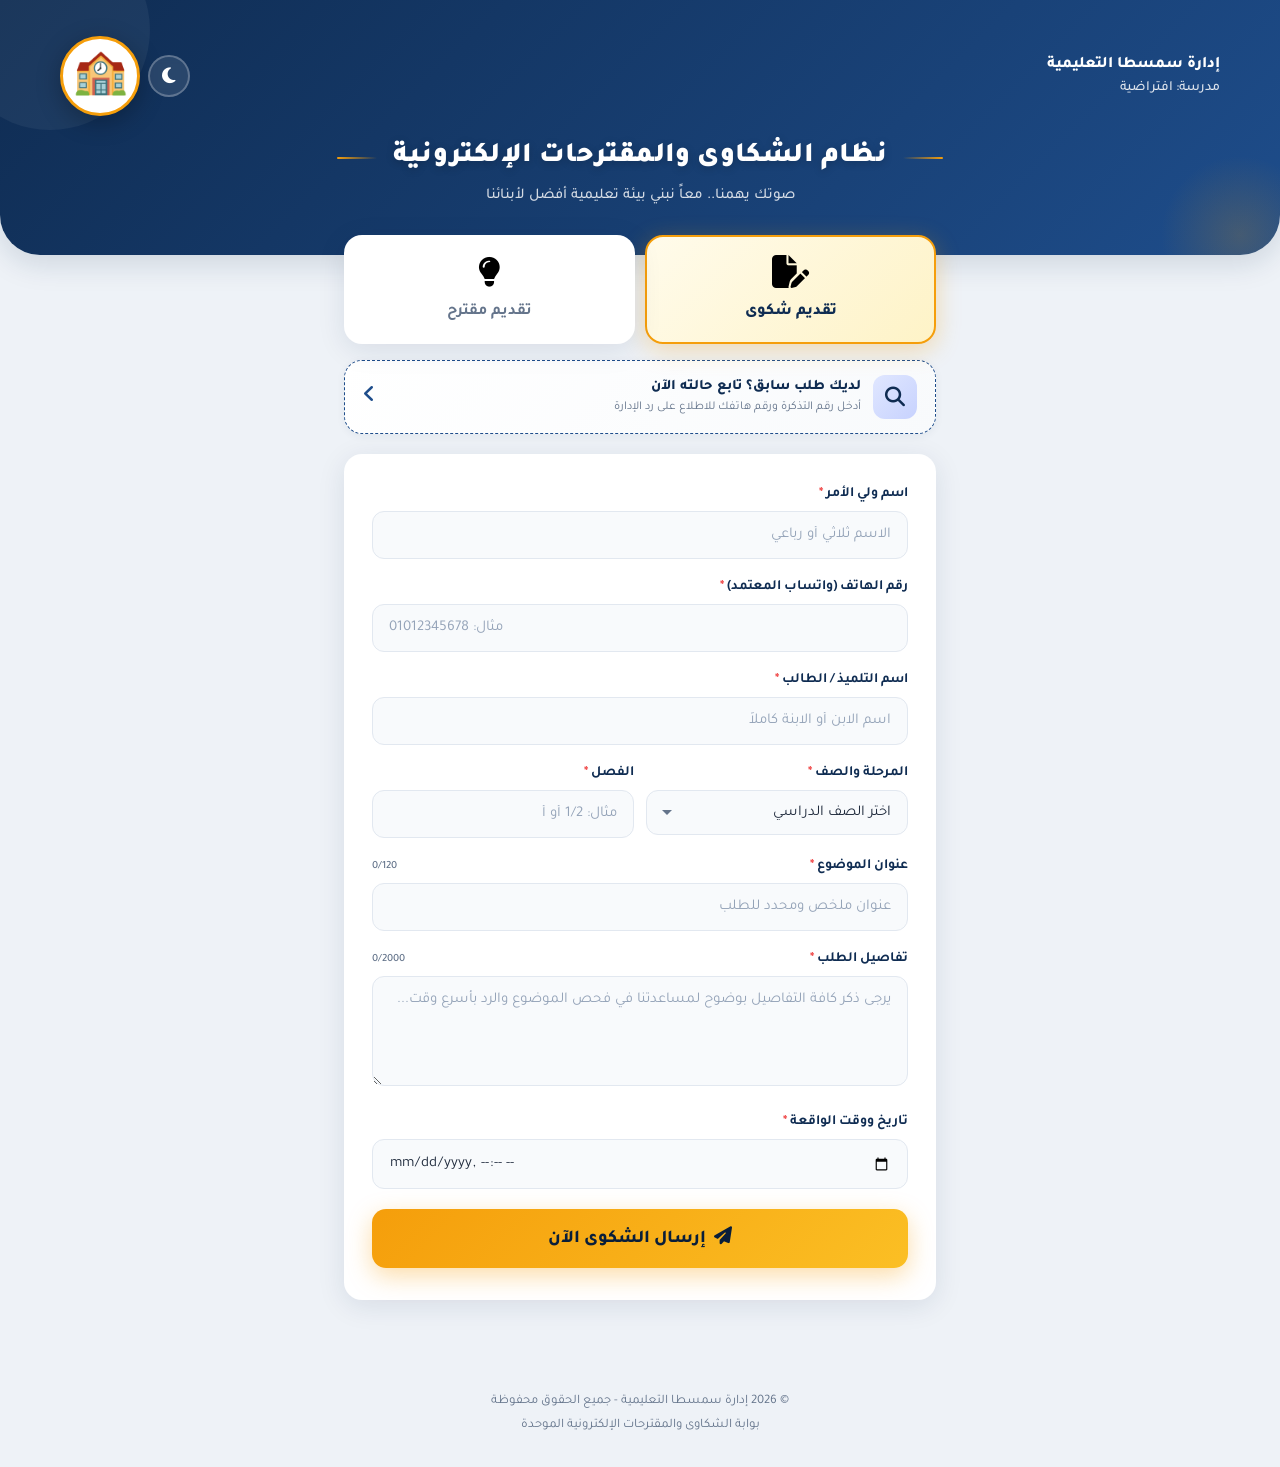
==== index.html @ cfd9e3f4 "Rename udaragg.html to admin.html and make submit button text dynamic (Complaint/Suggestion)" ====
<!DOCTYPE html>
<html lang="ar" dir="rtl">
<head>
  <meta charset="UTF-8">
  <meta name="viewport" content="width=device-width, initial-scale=1.0">
  <meta name="description" content="البوابة الإلكترونية الموحدة لتقديم ومتابعة شكاوى ومقترحات أولياء الأمور - إدارة سمسطا التعليمية">
  <meta name="theme-color" content="#0f2c52">
  <title>نظام الشكاوى والمقترحات الإلكترونية | إدارة سمسطا التعليمية</title>

  <!-- PWA Manifest & Favicon -->
  <link rel="manifest" href="manifest.json">
  <link rel="icon" href="data:image/svg+xml,<svg xmlns='http://www.w3.org/2000/svg' viewBox='0 0 100 100'><text y='.9em' font-size='90'>🏫</text></svg>">

  <!-- Google Fonts: Tajawal -->
  <link rel="preconnect" href="https://fonts.googleapis.com">
  <link rel="preconnect" href="https://fonts.gstatic.com" crossorigin>
  <link href="https://fonts.googleapis.com/css2?family=Tajawal:wght@400;500;700;800;900&display=swap" rel="stylesheet">

  <!-- Font Awesome Icons -->
  <link rel="stylesheet" href="https://cdnjs.cloudflare.com/ajax/libs/font-awesome/6.5.1/css/all.min.css">

  <!-- Custom Stylesheet -->
  <link rel="stylesheet" href="css/style.css">
</head>
<body>

  <!-- رابط تخطي إلى المحتوى لسهولة الوصول (Accessibility) -->
  <a href="#complaintForm" class="skip-link">تخطي إلى استمارة التقديم</a>

  <!-- شاشة التحميل الخفيفة (Skeleton Loader) -->
  <div class="skeleton-loading" id="skeletonLoader" aria-hidden="true">
    <div class="skeleton-spinner"></div>
    <div class="skeleton-text">جاري تحميل نظام الشكاوى والمقترحات...</div>
  </div>

  <!-- ترويسة الصفحة (Header) -->
  <header class="header">
    <div class="header-top">
      <div class="ministry-info">
        <div class="ministry-line">إدارة سمسطا التعليمية</div>
        <div class="school-line">مدرسة: افتراضية</div>
      </div>
      
      <div class="header-actions">
        <!-- زر الوضع الداكن / الفاتح -->
        <button type="button" class="theme-toggle" id="themeToggle" title="تغيير المظهر" aria-label="تغيير المظهر">
          <i class="fas fa-moon"></i>
        </button>
        <!-- شعار المدرسة -->
        <div class="school-logo" aria-label="شعار المدرسة">
          🏫
        </div>
      </div>
    </div>

    <div class="main-title-wrap">
      <div class="title-deco" aria-hidden="true"></div>
      <h1 class="main-title">نظام الشكاوى والمقترحات الإلكترونية</h1>
      <div class="title-deco right" aria-hidden="true"></div>
    </div>
    <p class="subtitle">صوتك يهمنا.. معاً نبني بيئة تعليمية أفضل لأبنائنا</p>
  </header>

  <!-- الحاوية الرئيسية (Main Container) -->
  <main class="container">
    <!-- تبديل نوع الطلب (شكوى / مقترح) -->
    <div class="type-toggle" role="tablist" aria-label="نوع الطلب">
      <button type="button" class="type-btn active" data-type="شكوى" onclick="selectType(this)" role="tab" aria-selected="true">
        <span class="icon"><i class="fas fa-file-pen"></i></span>
        <span class="label">تقديم شكوى</span>
      </button>
      <button type="button" class="type-btn" data-type="مقترح" onclick="selectType(this)" role="tab" aria-selected="false">
        <span class="icon"><i class="fas fa-lightbulb"></i></span>
        <span class="label">تقديم مقترح</span>
      </button>
    </div>
    
    <!-- بانر متابعة طلب سابق -->
    <button type="button" class="track-banner" onclick="openTrackModal()" aria-haspopup="dialog">
      <div class="track-icon">
        <i class="fas fa-magnifying-glass"></i>
      </div>
      <div class="track-text">
        <strong>لديك طلب سابق؟ تابع حالته الآن</strong>
        <small>أدخل رقم التذكرة ورقم هاتفك للاطلاع على رد الإدارة</small>
      </div>
      <div class="chev" aria-hidden="true">
        <i class="fas fa-angle-left"></i>
      </div>
    </button>

    <!-- استمارة تقديم الطلب -->
    <form id="complaintForm" class="form-card" onsubmit="submitForm(event)" novalidate>
      <div id="formError" class="form-error-banner" role="alert" aria-live="polite"></div>
      
      <!-- اسم ولي الأمر -->
      <div class="form-group">
        <label for="parentName">
          <span>اسم ولي الأمر <span class="required" aria-hidden="true">*</span></span>
        </label>
        <input type="text" id="parentName" name="parentName" required maxlength="60" placeholder="الاسم ثلاثي أو رباعي" autocomplete="name">
      </div>
      
      <!-- رقم الهاتف (واتساب) -->
      <div class="form-group">
        <label for="whatsapp">
          <span>رقم الهاتف (واتساب المعتمد) <span class="required" aria-hidden="true">*</span></span>
        </label>
        <input type="tel" id="whatsapp" name="whatsapp" required placeholder="مثال: 01012345678" pattern="[0-9\s+]{10,18}" inputmode="tel" autocomplete="tel">
      </div>
      
      <!-- اسم التلميذ -->
      <div class="form-group">
        <label for="studentName">
          <span>اسم التلميذ / الطالب <span class="required" aria-hidden="true">*</span></span>
        </label>
        <input type="text" id="studentName" name="studentName" required maxlength="60" placeholder="اسم الابن أو الابنة كاملاً">
      </div>
      
      <!-- الصف والفصل -->
      <div class="form-row">
        <div class="form-group">
          <label for="grade">
            <span>المرحلة والصف <span class="required" aria-hidden="true">*</span></span>
          </label>
          <select id="grade" name="grade" required>
            <option value="">اختر الصف الدراسي</option>
            <optgroup label="المرحلة الابتدائية">
              <option>الأول الابتدائي</option>
              <option>الثاني الابتدائي</option>
              <option>الثالث الابتدائي</option>
              <option>الرابع الابتدائي</option>
              <option>الخامس الابتدائي</option>
              <option>السادس الابتدائي</option>
            </optgroup>
            <optgroup label="المرحلة الإعدادية">
              <option>الأول الإعدادي</option>
              <option>الثاني الإعدادي</option>
              <option>الثالث الإعدادي</option>
            </optgroup>
            <optgroup label="المرحلة الثانوية">
              <option>الأول الثانوي</option>
              <option>الثاني الثانوي</option>
              <option>الثالث الثانوي</option>
            </optgroup>
          </select>
        </div>
        
        <div class="form-group">
          <label for="className">
            <span>الفصل <span class="required" aria-hidden="true">*</span></span>
          </label>
          <input type="text" id="className" name="className" required maxlength="10" placeholder="مثال: 1/2 أو أ">
        </div>
      </div>
      
      <!-- موضوع الشكوى / المقترح -->
      <div class="form-group">
        <label for="subject">
          <span>عنوان الموضوع <span class="required" aria-hidden="true">*</span></span>
          <span class="char-count" data-for="subject">0/120</span>
        </label>
        <input type="text" id="subject" name="subject" required maxlength="120" placeholder="عنوان ملخص ومحدد للطلب">
      </div>
      
      <!-- تفاصيل الموضوع -->
      <div class="form-group">
        <label for="details">
          <span>تفاصيل الطلب <span class="required" aria-hidden="true">*</span></span>
          <span class="char-count" data-for="details">0/2000</span>
        </label>
        <textarea id="details" name="details" required maxlength="2000" placeholder="يرجى ذكر كافة التفاصيل بوضوح لمساعدتنا في فحص الموضوع والرد بأسرع وقت..."></textarea>
      </div>
      
      <!-- تاريخ الواقعة (للشكاوى فقط) -->
      <div class="form-group show" id="incidentGroup">
        <label for="incidentDate">
          <span>تاريخ ووقت الواقعة <span class="required" aria-hidden="true">*</span></span>
        </label>
        <input type="datetime-local" id="incidentDate" name="incidentDate" required>
      </div>
      
      <!-- زر الإرسال -->
      <button type="submit" class="submit-btn" id="submitBtn">
        <span><i class="fas fa-paper-plane"></i></span>
        <span id="submitBtnText">إرسال الشكوى الآن</span>
      </button>
    </form>
  </main>

  <!-- نافذة تأكيد الإرسال والنجاح (Success Modal) -->
  <div class="overlay" id="successOverlay" role="dialog" aria-modal="true" aria-labelledby="successTitle">
    <div class="card-modal">
      <div class="success-icon" aria-hidden="true">
        <i class="fas fa-circle-check"></i>
      </div>
      <h2 id="successTitle">تم استلام طلبك بنجاح!</h2>
      <p class="success-msg">
        شكراً لتواصلك وحرصك على المصلحة العامة.<br>
        تم قيد <span id="successType">شكواك</span> وسيقوم الفريق المختص بدراستها.
      </p>
      
      <div class="ticket-box">
        <div class="ticket-label">🎫 رقم تذكرة المتابعة الرسمية</div>
        <div class="ticket-number" id="ticketNumberDisplay">-</div>
        <div class="ticket-actions">
          <button type="button" class="btn-sm" onclick="copyTicket(this)" aria-label="نسخ رقم التذكرة">
            <i class="fas fa-copy"></i> نسخ الرقم
          </button>
          <button type="button" class="btn-sm secondary" onclick="printTicket()" aria-label="طباعة التذكرة">
            <i class="fas fa-print"></i> طباعة التذكرة
          </button>
        </div>
        <div class="ticket-hint">يرجى حفظ هذا الرقم للاستعلام عن حالة الطلب ورد الإدارة</div>
      </div>
      
      <button type="button" class="btn-primary" onclick="closeSuccess()">إغلاق ومتابعة</button>
    </div>
  </div>

  <!-- نافذة متابعة الطلب (Track Modal) -->
  <div class="modal-overlay" id="trackModal" role="dialog" aria-modal="true" aria-labelledby="trackTitle" onclick="if(event.target===this) closeTrackModal()">
    <div class="modal-card">
      <button type="button" class="modal-close" onclick="closeTrackModal()" aria-label="إغلاق النافذة">
        <i class="fas fa-xmark"></i>
      </button>
      <h2 id="trackTitle"><i class="fas fa-magnifying-glass"></i> الاستعلام عن حالة الطلب</h2>
      <p class="modal-sub">أدخل رقم التذكرة المستلم ورقم الهاتف المسجل لعرض تفاصيل الرد</p>
      
      <div class="form-group">
        <input type="text" class="track-input" id="trackTicketInput" placeholder="رقم التذكرة: SMT-2026-0001" autocomplete="off" style="text-transform:uppercase">
      </div>
      <div class="form-group">
        <input type="tel" class="track-input" id="trackPhoneInput" placeholder="رقم الهاتف المسجل (واتساب)" inputmode="tel" autocomplete="tel">
      </div>
      
      <button type="button" class="track-submit" id="trackBtn" onclick="trackTicket()">
        <i class="fas fa-search"></i> عرض حالة الطلب
      </button>
      
      <div class="track-result" id="trackResult" aria-live="polite"></div>
    </div>
  </div>

  <!-- تذييل الصفحة (Footer) -->
  <footer style="text-align:center; padding:30px 16px; color:var(--text-muted); font-size:13px; line-height:1.8;">
    <p>© 2026 إدارة سمسطا التعليمية - جميع الحقوق محفوظة</p>
    <p>بوابة الشكاوى والمقترحات الإلكترونية الموحدة</p>
  </footer>

  <!-- ملف المنطق البرمجي الرئيسي -->
  <script src="js/app.js"></script>
</body>
</html>
---- css/style.css ----
/* ============================================
   نظام الشكاوى والمقترحات الإلكترونية
   ملف الأنماط الرئيسي
   ============================================ */

/* --- متغيرات التصميم (الوضع الفاتح) --- */
:root {
  --primary: #0f2c52;
  --primary-light: #1e4d8b;
  --primary-dark: #091e3a;
  --accent: #f59e0b;
  --accent-light: #fbbf24;
  --accent-dark: #d97706;
  --success: #10b981;
  --success-light: #d1fae5;
  --danger: #ef4444;
  --danger-light: #fef2f2;
  --info: #0284c7;
  --info-light: #e0f2fe;
  --bg: #eef2f7;
  --bg-alt: #e2e8f0;
  --card: #ffffff;
  --card-hover: #f8fafc;
  --text: #1e293b;
  --text-muted: #64748b;
  --text-light: #94a3b8;
  --border: #e2e8f0;
  --border-focus: var(--accent);
  --input-bg: #f8fafc;
  --radius: 18px;
  --radius-sm: 12px;
  --radius-xs: 8px;
  --shadow: 0 6px 28px rgba(15, 44, 82, 0.10);
  --shadow-sm: 0 2px 8px rgba(15, 44, 82, 0.06);
  --shadow-lg: 0 12px 40px rgba(15, 44, 82, 0.15);
  --shadow-accent: 0 8px 24px rgba(245, 158, 11, 0.35);
  --transition: 0.3s cubic-bezier(0.4, 0, 0.2, 1);
  --transition-fast: 0.15s ease;
  --font: 'Tajawal', sans-serif;
  --header-height: auto;
  --toast-bg: var(--primary);
  --toast-color: #fff;
}

/* --- متغيرات الوضع الداكن --- */
[data-theme="dark"] {
  --primary: #60a5fa;
  --primary-light: #93c5fd;
  --primary-dark: #3b82f6;
  --accent: #fbbf24;
  --accent-light: #fcd34d;
  --accent-dark: #f59e0b;
  --bg: #0f172a;
  --bg-alt: #1e293b;
  --card: #1e293b;
  --card-hover: #334155;
  --text: #e2e8f0;
  --text-muted: #94a3b8;
  --text-light: #64748b;
  --border: #334155;
  --input-bg: #0f172a;
  --shadow: 0 6px 28px rgba(0, 0, 0, 0.3);
  --shadow-sm: 0 2px 8px rgba(0, 0, 0, 0.2);
  --shadow-lg: 0 12px 40px rgba(0, 0, 0, 0.4);
  --toast-bg: #334155;
  --toast-color: #e2e8f0;
}

/* --- إعادة تعيين عامة --- */
*,
*::before,
*::after {
  margin: 0;
  padding: 0;
  box-sizing: border-box;
}

html {
  scroll-behavior: smooth;
  font-size: 16px;
}

body {
  font-family: var(--font);
  background: var(--bg);
  color: var(--text);
  min-height: 100vh;
  -webkit-tap-highlight-color: transparent;
  -webkit-font-smoothing: antialiased;
  -moz-osx-font-smoothing: grayscale;
  transition: background var(--transition), color var(--transition);
  overflow-x: hidden;
}

/* --- رابط تخطي المحتوى (إتاحة) --- */
.skip-link {
  position: absolute;
  top: -100%;
  right: 0;
  background: var(--accent);
  color: var(--primary-dark);
  padding: 12px 24px;
  border-radius: 0 0 0 var(--radius-sm);
  font-weight: 800;
  font-size: 14px;
  z-index: 10000;
  transition: top var(--transition);
  text-decoration: none;
}

.skip-link:focus {
  top: 0;
}

/* --- تحسينات التركيز (إتاحة) --- */
:focus-visible {
  outline: 3px solid var(--accent);
  outline-offset: 2px;
}

/* ============================================
   التحميل الأولي (Skeleton)
   ============================================ */
.skeleton-loading {
  position: fixed;
  inset: 0;
  background: var(--bg);
  z-index: 99999;
  display: flex;
  flex-direction: column;
  align-items: center;
  justify-content: center;
  gap: 20px;
  transition: opacity 0.5s ease, visibility 0.5s ease;
}

.skeleton-loading.hidden {
  opacity: 0;
  visibility: hidden;
  pointer-events: none;
}

.skeleton-spinner {
  width: 50px;
  height: 50px;
  border: 4px solid var(--border);
  border-top-color: var(--accent);
  border-radius: 50%;
  animation: spin 0.8s linear infinite;
}

.skeleton-text {
  font-family: var(--font);
  font-size: 16px;
  font-weight: 700;
  color: var(--text-muted);
  animation: pulse 1.5s ease infinite;
}

@keyframes pulse {
  0%, 100% { opacity: 1; }
  50% { opacity: 0.5; }
}

/* ============================================
   الترويسة (Header)
   ============================================ */
.header {
  background: linear-gradient(135deg, #0f2c52, #1e4d8b);
  color: #fff;
  padding: 22px 20px 36px;
  position: relative;
  overflow: hidden;
  border-radius: 0 0 32px 32px;
  box-shadow: 0 8px 30px rgba(15, 44, 82, 0.15);
}

[data-theme="dark"] .header {
  background: linear-gradient(135deg, #1e293b, #334155);
}

.header::before,
.header::after {
  content: '';
  position: absolute;
  border-radius: 50%;
  pointer-events: none;
}

.header::before {
  top: -70px;
  left: -50px;
  width: 200px;
  height: 200px;
  background: rgba(255, 255, 255, 0.05);
}

.header::after {
  bottom: -60px;
  right: -40px;
  width: 160px;
  height: 160px;
  background: radial-gradient(circle, rgba(245, 158, 11, 0.18), transparent 70%);
}

.header-top {
  display: flex;
  align-items: center;
  justify-content: space-between;
  gap: 14px;
  margin-bottom: 22px;
  position: relative;
  z-index: 1;
}

.ministry-info {
  text-align: right;
  flex: 1;
}

.ministry-line {
  font-size: 14.5px;
  font-weight: 800;
  margin-bottom: 5px;
  color: #fff;
}

.school-line {
  font-size: 12.5px;
  font-weight: 500;
  color: rgba(255, 255, 255, 0.85);
}

.header-actions {
  display: flex;
  align-items: center;
  gap: 8px;
}

.school-logo {
  width: 70px;
  height: 70px;
  border-radius: 50%;
  background: #fff;
  display: flex;
  align-items: center;
  justify-content: center;
  font-size: 38px;
  box-shadow: 0 6px 24px rgba(0, 0, 0, 0.28);
  border: 3px solid var(--accent);
  overflow: hidden;
  flex-shrink: 0;
}

.school-logo img {
  width: 100%;
  height: 100%;
  object-fit: cover;
  border-radius: 50%;
}

/* --- زر تبديل الوضع الداكن --- */
.theme-toggle {
  width: 42px;
  height: 42px;
  border-radius: 50%;
  border: 2px solid rgba(255, 255, 255, 0.25);
  background: rgba(255, 255, 255, 0.1);
  color: #fff;
  font-size: 18px;
  cursor: pointer;
  display: flex;
  align-items: center;
  justify-content: center;
  transition: all var(--transition);
  flex-shrink: 0;
  backdrop-filter: blur(4px);
  -webkit-backdrop-filter: blur(4px);
}

.theme-toggle:hover {
  background: rgba(255, 255, 255, 0.2);
  border-color: rgba(255, 255, 255, 0.4);
}

.theme-toggle:active {
  transform: scale(0.92);
}

.theme-toggle i {
  transition: transform var(--transition);
}

.theme-toggle:hover i {
  transform: rotate(20deg);
}

.main-title-wrap {
  display: flex;
  align-items: center;
  justify-content: center;
  gap: 12px;
  margin-bottom: 10px;
  position: relative;
  z-index: 1;
}

.title-deco {
  flex: 1;
  max-width: 40px;
  height: 2px;
  background: linear-gradient(to right, transparent, var(--accent));
  border-radius: 2px;
}

.title-deco.right {
  background: linear-gradient(to left, transparent, var(--accent));
}

.main-title {
  font-size: 20px;
  font-weight: 900;
  text-align: center;
  color: #fff;
  line-height: 1.4;
  letter-spacing: 0.2px;
  text-shadow: 0 2px 8px rgba(0, 0, 0, 0.2);
  padding: 0 4px;
}

.subtitle {
  text-align: center;
  font-size: 13px;
  opacity: 0.9;
  position: relative;
  z-index: 1;
  font-weight: 500;
  color: rgba(255, 255, 255, 0.9);
}

/* ============================================
   الحاوية الرئيسية
   ============================================ */
.container {
  max-width: 600px;
  margin: 0 auto;
  padding: 0 16px 40px;
}

/* ============================================
   أزرار تبديل النوع
   ============================================ */
.type-toggle {
  display: flex;
  gap: 10px;
  margin: -20px 0 16px;
  position: relative;
  z-index: 2;
}

.type-btn {
  flex: 1;
  padding: 16px 12px;
  border-radius: var(--radius);
  border: 2px solid transparent;
  background: var(--card);
  box-shadow: var(--shadow);
  cursor: pointer;
  transition: all var(--transition);
  display: flex;
  flex-direction: column;
  align-items: center;
  gap: 6px;
  font-family: var(--font);
}

.type-btn .icon {
  font-size: 26px;
  transition: transform var(--transition);
}

.type-btn .label {
  font-size: 15px;
  font-weight: 700;
  color: var(--text-muted);
  transition: color var(--transition);
}

.type-btn:hover {
  transform: translateY(-2px);
  box-shadow: var(--shadow-lg);
}

.type-btn.active {
  border-color: var(--accent);
  background: linear-gradient(135deg, #fffbeb, #fef3c7);
  box-shadow: 0 6px 24px rgba(245, 158, 11, 0.3);
}

[data-theme="dark"] .type-btn.active {
  background: linear-gradient(135deg, #422006, #78350f);
}

.type-btn.active .icon {
  transform: scale(1.1);
}

.type-btn.active .label {
  color: var(--primary);
  font-weight: 800;
}

/* ============================================
   بطاقة متابعة الطلب
   ============================================ */
.track-banner {
  width: 100%;
  display: flex;
  align-items: center;
  gap: 12px;
  padding: 14px 18px;
  border-radius: var(--radius);
  border: 1.5px dashed var(--primary-light);
  background: linear-gradient(135deg, var(--card), var(--card-hover));
  cursor: pointer;
  font-family: var(--font);
  text-align: right;
  margin-bottom: 20px;
  box-shadow: var(--shadow-sm);
  transition: all var(--transition);
}

.track-banner:hover {
  box-shadow: var(--shadow);
  transform: translateY(-1px);
}

.track-banner:active {
  transform: scale(0.98);
}

.track-banner .track-icon {
  font-size: 20px;
  width: 44px;
  height: 44px;
  background: linear-gradient(135deg, #e0e7ff, #c7d2fe);
  border-radius: var(--radius-sm);
  display: flex;
  align-items: center;
  justify-content: center;
  flex-shrink: 0;
  color: var(--primary);
}

[data-theme="dark"] .track-banner .track-icon {
  background: linear-gradient(135deg, #1e3a5f, #1e40af);
}

.track-banner .track-text {
  flex: 1;
}

.track-banner .track-text strong {
  display: block;
  font-size: 14.5px;
  color: var(--primary);
  font-weight: 800;
  margin-bottom: 3px;
}

.track-banner .track-text small {
  font-size: 12px;
  color: var(--text-muted);
}

.track-banner .chev {
  font-size: 20px;
  color: var(--primary-light);
}

/* ============================================
   بطاقة النموذج
   ============================================ */
.form-card {
  background: var(--card);
  border-radius: var(--radius);
  padding: 26px 22px;
  box-shadow: var(--shadow);
  transition: background var(--transition);
}

/* ============================================
   حقول النموذج
   ============================================ */
.form-group {
  margin-bottom: 20px;
  position: relative;
}

.form-group label {
  display: flex;
  justify-content: space-between;
  align-items: center;
  font-size: 14px;
  font-weight: 700;
  color: var(--primary);
  margin-bottom: 8px;
}

.form-group label .required {
  color: var(--danger);
}

/* --- عداد الأحرف --- */
.char-count {
  font-size: 11px;
  color: var(--text-muted);
  font-weight: 500;
  transition: all var(--transition);
  min-width: 50px;
  text-align: left;
}

.char-count.warn {
  color: var(--accent-dark);
  font-weight: 700;
  transform: scale(1.05);
}

.char-count.danger {
  color: var(--danger);
  font-weight: 800;
  animation: charPulse 0.5s ease;
}

@keyframes charPulse {
  0%, 100% { transform: scale(1); }
  50% { transform: scale(1.15); }
}

/* --- الحقول --- */
.form-group input,
.form-group select,
.form-group textarea {
  width: 100%;
  padding: 14px 16px;
  border: 1.5px solid var(--border);
  border-radius: var(--radius-sm);
  font-family: var(--font);
  font-size: 15px;
  color: var(--text);
  background: var(--input-bg);
  transition: all var(--transition);
  outline: none;
}

.form-group input::placeholder,
.form-group textarea::placeholder {
  color: var(--text-light);
}

.form-group input:focus,
.form-group select:focus,
.form-group textarea:focus {
  border-color: var(--border-focus);
  background: var(--card);
  box-shadow: 0 0 0 3px rgba(245, 158, 11, 0.13);
}

.form-group textarea {
  resize: vertical;
  min-height: 110px;
}

.form-group select {
  appearance: none;
  background-image: url("data:image/svg+xml,%3Csvg xmlns='http://www.w3.org/2000/svg' width='12' height='12' viewBox='0 0 12 12'%3E%3Cpath fill='%2364748b' d='M6 8L1 3h10z'/%3E%3C/svg%3E");
  background-repeat: no-repeat;
  background-position: left 14px center;
  padding-left: 36px;
}

/* --- حالة خطأ الحقول --- */
.form-group input.invalid,
.form-group textarea.invalid,
.form-group select.invalid {
  border-color: var(--danger);
  background: var(--danger-light);
}

[data-theme="dark"] .form-group input.invalid,
[data-theme="dark"] .form-group textarea.invalid,
[data-theme="dark"] .form-group select.invalid {
  background: rgba(239, 68, 68, 0.1);
}

/* --- رسائل خطأ الحقول --- */
.field-error {
  font-size: 12px;
  color: var(--danger);
  font-weight: 600;
  margin-top: 4px;
  display: none;
  align-items: center;
  gap: 4px;
  animation: slideDown 0.2s ease;
}

.field-error.show {
  display: flex;
}

.field-error i {
  font-size: 12px;
}

/* --- صف حقول مزدوج --- */
.form-row {
  display: grid;
  grid-template-columns: 1fr 1fr;
  gap: 12px;
}

/* --- مجموعة الحادثة --- */
#incidentGroup {
  display: none;
  animation: slideDown 0.3s ease;
}

#incidentGroup.show {
  display: block;
}

@keyframes slideDown {
  from {
    opacity: 0;
    transform: translateY(-8px);
  }
  to {
    opacity: 1;
    transform: translateY(0);
  }
}

/* --- شريط خطأ النموذج --- */
.form-error-banner {
  background: var(--danger-light);
  border: 1px solid #fecaca;
  color: #dc2626;
  padding: 12px 14px;
  border-radius: var(--radius-sm);
  font-size: 13.5px;
  font-weight: 700;
  margin-bottom: 16px;
  display: none;
  align-items: center;
  gap: 8px;
}

.form-error-banner.show {
  display: flex;
}

[data-theme="dark"] .form-error-banner {
  background: rgba(239, 68, 68, 0.1);
  border-color: rgba(239, 68, 68, 0.3);
}

/* ============================================
   زر الإرسال
   ============================================ */
.submit-btn {
  width: 100%;
  padding: 18px;
  border: none;
  border-radius: 14px;
  background: linear-gradient(135deg, var(--accent), var(--accent-light));
  color: var(--primary-dark);
  font-family: var(--font);
  font-size: 18px;
  font-weight: 800;
  cursor: pointer;
  box-shadow: var(--shadow-accent);
  display: flex;
  align-items: center;
  justify-content: center;
  gap: 8px;
  margin-top: 6px;
  transition: all var(--transition);
  position: relative;
  overflow: hidden;
}

[data-theme="dark"] .submit-btn {
  color: #1e293b;
}

.submit-btn::after {
  content: '';
  position: absolute;
  inset: 0;
  background: linear-gradient(135deg, transparent, rgba(255, 255, 255, 0.2));
  opacity: 0;
  transition: opacity var(--transition);
}

.submit-btn:hover::after {
  opacity: 1;
}

.submit-btn:active {
  transform: scale(0.97);
}

.submit-btn:disabled {
  opacity: 0.75;
  cursor: not-allowed;
}

.submit-btn:disabled::after {
  display: none;
}

/* ============================================
   النوافذ المنبثقة (Overlays)
   ============================================ */
.overlay {
  position: fixed;
  inset: 0;
  background: rgba(15, 23, 42, 0.65);
  backdrop-filter: blur(8px);
  -webkit-backdrop-filter: blur(8px);
  display: none;
  align-items: center;
  justify-content: center;
  z-index: 1000;
  padding: 20px;
}

.overlay.show {
  display: flex;
}

.card-modal {
  background: var(--card);
  border-radius: 26px;
  padding: 34px 26px 28px;
  text-align: center;
  max-width: 400px;
  width: 100%;
  animation: popIn 0.4s cubic-bezier(0.175, 0.885, 0.32, 1.275);
  max-height: 90vh;
  overflow-y: auto;
  position: relative;
}

@keyframes popIn {
  from {
    opacity: 0;
    transform: scale(0.8);
  }
  to {
    opacity: 1;
    transform: scale(1);
  }
}

/* --- أيقونة النجاح --- */
.success-icon {
  width: 76px;
  height: 76px;
  border-radius: 50%;
  background: linear-gradient(135deg, #d1fae5, #a7f3d0);
  display: flex;
  align-items: center;
  justify-content: center;
  font-size: 36px;
  margin: 0 auto 18px;
  animation: bounce 0.6s ease 0.3s;
  box-shadow: 0 6px 20px rgba(16, 185, 129, 0.3);
  color: var(--success);
}

@keyframes bounce {
  0%, 100% { transform: translateY(0); }
  50% { transform: translateY(-8px); }
}

.card-modal h2 {
  font-size: 22px;
  font-weight: 900;
  color: var(--primary);
  margin-bottom: 8px;
}

.card-modal .success-msg {
  font-size: 14.5px;
  color: var(--text-muted);
  line-height: 1.7;
  margin-bottom: 20px;
}

/* --- صندوق التذكرة --- */
.ticket-box {
  background: linear-gradient(135deg, #f0f9ff, #e0f2fe);
  border: 1.5px dashed #0284c7;
  border-radius: 16px;
  padding: 16px 14px;
  margin-bottom: 18px;
}

[data-theme="dark"] .ticket-box {
  background: linear-gradient(135deg, #0c2d48, #164e63);
  border-color: #0ea5e9;
}

.ticket-label {
  font-size: 12.5px;
  color: #0369a1;
  font-weight: 700;
  margin-bottom: 6px;
  display: flex;
  align-items: center;
  justify-content: center;
  gap: 6px;
}

[data-theme="dark"] .ticket-label {
  color: #7dd3fc;
}

.ticket-number {
  font-size: 24px;
  font-weight: 900;
  color: var(--primary);
  letter-spacing: 1px;
  font-family: 'Courier New', monospace;
  margin-bottom: 10px;
}

.ticket-actions {
  display: flex;
  gap: 8px;
  justify-content: center;
}

.btn-sm {
  background: #0284c7;
  color: #fff;
  border: none;
  border-radius: 10px;
  padding: 8px 14px;
  font-family: var(--font);
  font-size: 13px;
  font-weight: 700;
  cursor: pointer;
  display: inline-flex;
  align-items: center;
  gap: 6px;
  transition: all var(--transition-fast);
}

.btn-sm:hover {
  filter: brightness(1.1);
}

.btn-sm:active {
  transform: scale(0.95);
}

.btn-sm.secondary {
  background: var(--card);
  color: #0284c7;
  border: 1px solid #0284c7;
}

.ticket-hint {
  font-size: 11.5px;
  color: #0369a1;
  margin-top: 10px;
  line-height: 1.6;
}

[data-theme="dark"] .ticket-hint {
  color: #7dd3fc;
}

.btn-primary {
  padding: 13px 40px;
  border: none;
  border-radius: var(--radius-sm);
  background: var(--primary);
  color: #fff;
  font-family: var(--font);
  font-size: 15px;
  font-weight: 700;
  cursor: pointer;
  box-shadow: 0 4px 14px rgba(15, 44, 82, 0.25);
  transition: all var(--transition-fast);
}

.btn-primary:hover {
  filter: brightness(1.15);
}

.btn-primary:active {
  transform: scale(0.96);
}

/* --- تأثير القصاصات الورقية (Confetti) --- */
.confetti-canvas {
  position: absolute;
  inset: 0;
  pointer-events: none;
  z-index: 0;
}

/* ============================================
   نافذة المتابعة
   ============================================ */
.modal-overlay {
  position: fixed;
  inset: 0;
  background: rgba(15, 23, 42, 0.65);
  backdrop-filter: blur(8px);
  -webkit-backdrop-filter: blur(8px);
  display: none;
  align-items: center;
  justify-content: center;
  z-index: 999;
  padding: 20px;
}

.modal-overlay.show {
  display: flex;
}

.modal-card {
  background: var(--card);
  border-radius: 24px;
  padding: 28px 24px;
  width: 100%;
  max-width: 440px;
  position: relative;
  animation: popIn 0.35s cubic-bezier(0.175, 0.885, 0.32, 1.275);
  max-height: 90vh;
  overflow-y: auto;
}

.modal-close {
  position: absolute;
  top: 14px;
  left: 14px;
  width: 34px;
  height: 34px;
  border-radius: 50%;
  border: none;
  background: var(--bg);
  color: var(--text-muted);
  font-size: 20px;
  cursor: pointer;
  display: flex;
  align-items: center;
  justify-content: center;
  transition: all var(--transition-fast);
}

.modal-close:hover {
  background: var(--border);
}

.modal-card h2 {
  font-size: 20px;
  font-weight: 800;
  color: var(--primary);
  margin-bottom: 6px;
  text-align: center;
  display: flex;
  align-items: center;
  justify-content: center;
  gap: 8px;
}

.modal-sub {
  font-size: 13px;
  color: var(--text-muted);
  text-align: center;
  margin-bottom: 20px;
  line-height: 1.6;
}

.track-input {
  width: 100%;
  padding: 14px 16px;
  border: 1.5px solid var(--border);
  border-radius: var(--radius-sm);
  font-family: var(--font);
  font-size: 15px;
  text-align: center;
  letter-spacing: 1px;
  margin-bottom: 10px;
  outline: none;
  background: var(--input-bg);
  color: var(--text);
  transition: all var(--transition);
}

.track-input:focus {
  border-color: var(--accent);
  background: var(--card);
  box-shadow: 0 0 0 3px rgba(245, 158, 11, 0.13);
}

.track-submit {
  width: 100%;
  padding: 14px;
  border: none;
  border-radius: var(--radius-sm);
  background: linear-gradient(135deg, #0f2c52, #1e4d8b);
  color: #fff;
  font-family: var(--font);
  font-size: 15px;
  font-weight: 800;
  cursor: pointer;
  box-shadow: 0 6px 18px rgba(15, 44, 82, 0.28);
  margin-top: 6px;
  transition: all var(--transition);
  display: flex;
  align-items: center;
  justify-content: center;
  gap: 8px;
}

[data-theme="dark"] .track-submit {
  background: linear-gradient(135deg, #1e40af, #3b82f6);
}

.track-submit:hover {
  filter: brightness(1.1);
}

.track-submit:disabled {
  opacity: 0.7;
  cursor: not-allowed;
}

/* --- نتيجة المتابعة --- */
.track-result {
  margin-top: 20px;
  display: none;
}

.track-result.show {
  display: block;
  animation: slideDown 0.3s ease;
}

.result-card {
  background: var(--card-hover);
  border-radius: 14px;
  padding: 16px;
  border-right: 4px solid var(--accent);
}

.result-card.replied {
  border-right-color: var(--success);
  background: var(--success-light);
}

[data-theme="dark"] .result-card.replied {
  background: rgba(16, 185, 129, 0.1);
}

.result-row {
  margin-bottom: 10px;
  font-size: 13.5px;
  line-height: 1.6;
}

.result-row:last-child {
  margin-bottom: 0;
}

.result-row strong {
  color: var(--primary);
  font-weight: 700;
}

.status-badge {
  display: inline-flex;
  align-items: center;
  gap: 4px;
  padding: 4px 12px;
  border-radius: 20px;
  font-size: 12px;
  font-weight: 800;
}

.badge-new {
  background: #eff6ff;
  color: #2563eb;
}

[data-theme="dark"] .badge-new {
  background: rgba(37, 99, 235, 0.15);
}

.badge-replied {
  background: #ecfdf5;
  color: #059669;
}

[data-theme="dark"] .badge-replied {
  background: rgba(5, 150, 105, 0.15);
}

.reply-box {
  background: var(--card);
  border: 1px solid #d1fae5;
  border-radius: var(--radius-sm);
  padding: 14px;
  margin-top: 12px;
  font-size: 14px;
  line-height: 1.7;
  color: #065f46;
}

[data-theme="dark"] .reply-box {
  background: rgba(5, 150, 105, 0.08);
  border-color: rgba(5, 150, 105, 0.2);
  color: #6ee7b7;
}

.reply-title {
  font-size: 12px;
  color: #059669;
  font-weight: 800;
  margin-bottom: 6px;
  display: flex;
  align-items: center;
  gap: 4px;
}

.result-error {
  background: var(--danger-light);
  color: #dc2626;
  border-radius: var(--radius-sm);
  padding: 14px;
  text-align: center;
  font-size: 14px;
  font-weight: 700;
  border: 1px solid #fecaca;
  display: flex;
  align-items: center;
  justify-content: center;
  gap: 8px;
}

[data-theme="dark"] .result-error {
  background: rgba(239, 68, 68, 0.1);
  border-color: rgba(239, 68, 68, 0.3);
}

/* ============================================
   دوّار التحميل
   ============================================ */
.spinner {
  display: inline-block;
  width: 16px;
  height: 16px;
  border: 2px solid rgba(255, 255, 255, 0.3);
  border-top-color: #fff;
  border-radius: 50%;
  animation: spin 0.7s linear infinite;
  vertical-align: middle;
  margin-left: 6px;
}

.spinner.dark {
  border-color: rgba(15, 44, 82, 0.2);
  border-top-color: var(--primary);
}

@keyframes spin {
  to {
    transform: rotate(360deg);
  }
}

/* ============================================
   نظام الإشعارات (Toast)
   ============================================ */
.toast-container {
  position: fixed;
  top: 20px;
  left: 50%;
  transform: translateX(-50%);
  z-index: 10001;
  display: flex;
  flex-direction: column;
  gap: 8px;
  pointer-events: none;
  max-width: 90vw;
  width: 400px;
}

.toast {
  background: var(--toast-bg);
  color: var(--toast-color);
  padding: 14px 20px;
  border-radius: var(--radius-sm);
  font-family: var(--font);
  font-size: 14px;
  font-weight: 600;
  box-shadow: var(--shadow-lg);
  display: flex;
  align-items: center;
  gap: 10px;
  pointer-events: auto;
  animation: toastIn 0.4s cubic-bezier(0.175, 0.885, 0.32, 1.275);
  direction: rtl;
}

.toast.toast-success {
  background: var(--success);
}

.toast.toast-error {
  background: var(--danger);
}

.toast.toast-warning {
  background: var(--accent-dark);
  color: #1e293b;
}

.toast.toast-info {
  background: var(--info);
}

.toast.toast-exit {
  animation: toastOut 0.3s ease forwards;
}

.toast i {
  font-size: 18px;
  flex-shrink: 0;
}

@keyframes toastIn {
  from {
    opacity: 0;
    transform: translateY(-20px) scale(0.9);
  }
  to {
    opacity: 1;
    transform: translateY(0) scale(1);
  }
}

@keyframes toastOut {
  from {
    opacity: 1;
    transform: translateY(0) scale(1);
  }
  to {
    opacity: 0;
    transform: translateY(-20px) scale(0.9);
  }
}

/* ============================================
   التذييل (Footer)
   ============================================ */
.footer {
  background: var(--card);
  border-top: 1px solid var(--border);
  padding: 24px 20px;
  text-align: center;
  transition: background var(--transition);
}

.footer-content {
  max-width: 600px;
  margin: 0 auto;
}

.footer-brand {
  display: flex;
  align-items: center;
  justify-content: center;
  gap: 8px;
  margin-bottom: 8px;
}

.footer-brand i {
  color: var(--accent);
  font-size: 18px;
}

.footer-brand span {
  font-size: 14px;
  font-weight: 800;
  color: var(--primary);
}

.footer-info {
  font-size: 12px;
  color: var(--text-muted);
  line-height: 1.8;
  margin-bottom: 8px;
}

.footer-copy {
  font-size: 11px;
  color: var(--text-light);
  display: flex;
  align-items: center;
  justify-content: center;
  gap: 4px;
}

.footer-copy i {
  color: var(--danger);
  font-size: 12px;
}

/* ============================================
   الرسوم المتحركة للدخول
   ============================================ */
.animate-in {
  opacity: 0;
  transform: translateY(20px);
  animation: fadeInUp 0.5s ease forwards;
}

.animate-in:nth-child(1) { animation-delay: 0.05s; }
.animate-in:nth-child(2) { animation-delay: 0.1s; }
.animate-in:nth-child(3) { animation-delay: 0.15s; }
.animate-in:nth-child(4) { animation-delay: 0.2s; }

@keyframes fadeInUp {
  from {
    opacity: 0;
    transform: translateY(20px);
  }
  to {
    opacity: 1;
    transform: translateY(0);
  }
}

/* ============================================
   استعلامات الوسائط (Responsive)
   ============================================ */

/* أجهزة الكمبيوتر اللوحية */
@media (min-width: 768px) {
  .header {
    padding: 30px 40px 44px;
    border-radius: 0 0 40px 40px;
  }

  .main-title {
    font-size: 26px;
  }

  .subtitle {
    font-size: 15px;
  }

  .school-logo {
    width: 80px;
    height: 80px;
    font-size: 44px;
  }

  .ministry-line {
    font-size: 16px;
  }

  .school-line {
    font-size: 14px;
  }

  .container {
    padding: 0 24px 60px;
  }

  .form-card {
    padding: 32px 28px;
  }

  .type-btn {
    padding: 20px 16px;
  }

  .type-btn .icon {
    font-size: 30px;
  }

  .type-btn .label {
    font-size: 16px;
  }
}

/* أجهزة سطح المكتب */
@media (min-width: 1024px) {
  .header {
    padding: 36px 60px 50px;
  }

  .main-title {
    font-size: 28px;
  }

  .container {
    max-width: 640px;
  }
}

/* الشاشات الصغيرة */
@media (max-width: 360px) {
  .form-row {
    grid-template-columns: 1fr;
  }

  .type-toggle {
    gap: 6px;
  }

  .type-btn {
    padding: 12px 8px;
  }

  .type-btn .icon {
    font-size: 22px;
  }

  .type-btn .label {
    font-size: 13px;
  }
}

/* ============================================
   الطباعة
   ============================================ */
@media print {
  .header,
  .type-toggle,
  .track-banner,
  .form-card,
  .modal-overlay,
  .footer,
  .theme-toggle,
  .skip-link,
  .toast-container,
  .skeleton-loading {
    display: none !important;
  }
}

/* ============================================
   تحسين حركة مُقلّلة
   ============================================ */
@media (prefers-reduced-motion: reduce) {
  *,
  *::before,
  *::after {
    animation-duration: 0.01ms !important;
    animation-iteration-count: 1 !important;
    transition-duration: 0.01ms !important;
  }
}
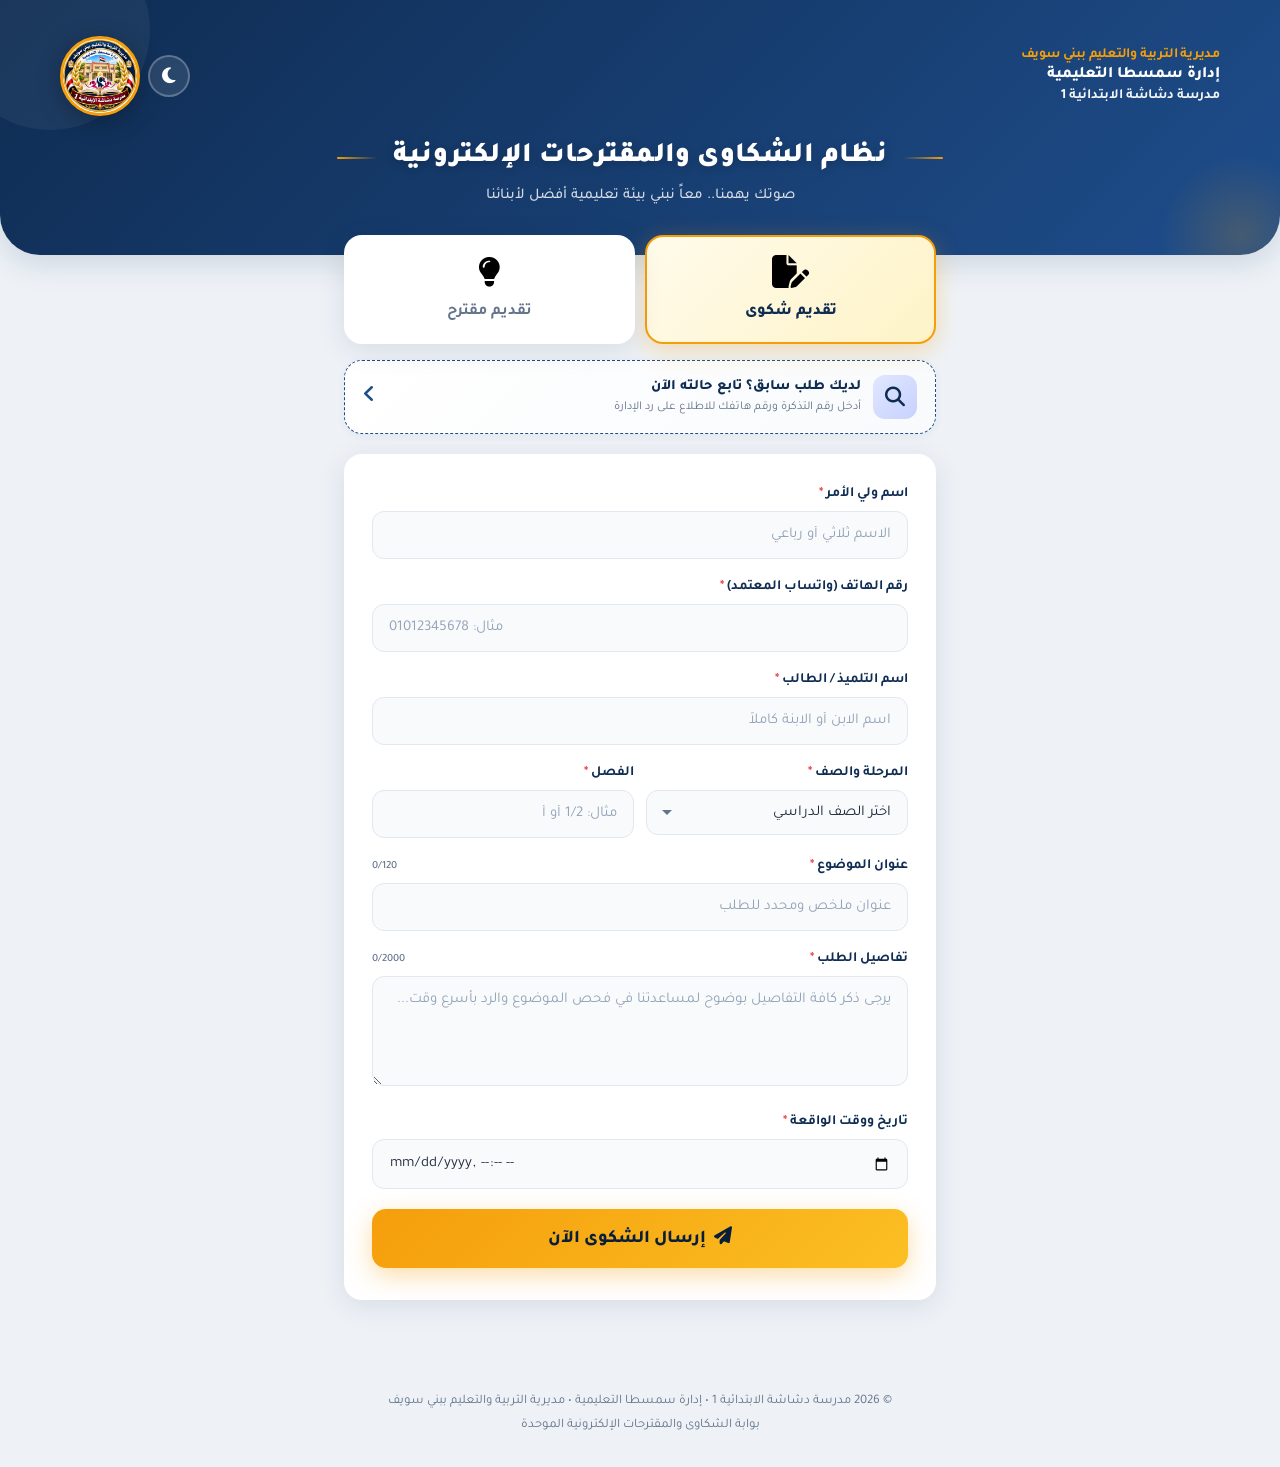
==== commit a23e4815: "feat: customize school branding with Dashasha Primary School 1 logo and official hierarchy" ====
--- a/index.html
+++ b/index.html
@@ -3,9 +3,9 @@
 <head>
   <meta charset="UTF-8">
   <meta name="viewport" content="width=device-width, initial-scale=1.0">
-  <meta name="description" content="البوابة الإلكترونية الموحدة لتقديم ومتابعة شكاوى ومقترحات أولياء الأمور - إدارة سمسطا التعليمية">
+  <meta name="description" content="البوابة الإلكترونية الموحدة لتقديم ومتابعة شكاوى ومقترحات أولياء الأمور - مدرسة دشاشة الابتدائية 1 - إدارة سمسطا التعليمية - مديرية التربية والتعليم ببني سويف">
   <meta name="theme-color" content="#0f2c52">
-  <title>نظام الشكاوى والمقترحات الإلكترونية | إدارة سمسطا التعليمية</title>
+  <title>نظام الشكاوى والمقترحات | مدرسة دشاشة الابتدائية 1</title>
 
   <!-- PWA Manifest & Favicon -->
   <link rel="manifest" href="manifest.json">
@@ -37,8 +37,9 @@
   <header class="header">
     <div class="header-top">
       <div class="ministry-info">
+        <div class="directorate-line">مديرية التربية والتعليم ببني سويف</div>
         <div class="ministry-line">إدارة سمسطا التعليمية</div>
-        <div class="school-line">مدرسة: افتراضية</div>
+        <div class="school-line">مدرسة دشاشة الابتدائية 1</div>
       </div>
       
       <div class="header-actions">
@@ -47,8 +48,8 @@
           <i class="fas fa-moon"></i>
         </button>
         <!-- شعار المدرسة -->
-        <div class="school-logo" aria-label="شعار المدرسة">
-          🏫
+        <div class="school-logo" aria-label="شعار مدرسة دشاشة الابتدائية 1">
+          <img src="images/logo.jpg" alt="شعار مدرسة دشاشة الابتدائية 1" width="70" height="70">
         </div>
       </div>
     </div>
@@ -93,10 +94,35 @@
     <form id="complaintForm" class="form-card" onsubmit="submitForm(event)" novalidate>
       <div id="formError" class="form-error-banner" role="alert" aria-live="polite"></div>
       
-      <!-- اسم ولي الأمر -->
+      <!-- خيار تحديد صفة مقدم المقترح (يظهر عند اختيار مقترح فقط) -->
+      <div class="form-group submitter-role-box" id="submitterRoleGroup" style="display: none;">
+        <label class="role-group-label">
+          <span><i class="fas fa-user-tag"></i> صفتك كمقدم للمقترح: <span class="required" aria-hidden="true">*</span></span>
+        </label>
+        <div class="role-options" role="radiogroup" aria-label="صفتك كمقدم للمقترح">
+          <label class="role-option active" id="roleOptionParent">
+            <input type="radio" name="submitterType" value="ولي أمر" checked onchange="handleRoleChange(this.value)">
+            <span class="role-icon"><i class="fas fa-user-group"></i></span>
+            <span class="role-text">
+              <strong>ولي أمر</strong>
+              <small>لدي أبناء مسجلون بالمدرسة</small>
+            </span>
+          </label>
+          <label class="role-option" id="roleOptionEnthusiast">
+            <input type="radio" name="submitterType" value="مهتم بالتعليم" onchange="handleRoleChange(this.value)">
+            <span class="role-icon"><i class="fas fa-graduation-cap"></i></span>
+            <span class="role-text">
+              <strong>مهتم بالتعليم</strong>
+              <small>معلم، متخصص، أو فرد من المجتمع</small>
+            </span>
+          </label>
+        </div>
+      </div>
+
+      <!-- اسم ولي الأمر / مقدم المقترح -->
       <div class="form-group">
         <label for="parentName">
-          <span>اسم ولي الأمر <span class="required" aria-hidden="true">*</span></span>
+          <span id="parentNameLabel">اسم ولي الأمر <span class="required" aria-hidden="true">*</span></span>
         </label>
         <input type="text" id="parentName" name="parentName" required maxlength="60" placeholder="الاسم ثلاثي أو رباعي" autocomplete="name">
       </div>
@@ -109,48 +135,84 @@
         <input type="tel" id="whatsapp" name="whatsapp" required placeholder="مثال: 01012345678" pattern="[0-9\s+]{10,18}" inputmode="tel" autocomplete="tel">
       </div>
       
-      <!-- اسم التلميذ -->
-      <div class="form-group">
-        <label for="studentName">
-          <span>اسم التلميذ / الطالب <span class="required" aria-hidden="true">*</span></span>
-        </label>
-        <input type="text" id="studentName" name="studentName" required maxlength="60" placeholder="اسم الابن أو الابنة كاملاً">
-      </div>
-      
-      <!-- الصف والفصل -->
-      <div class="form-row">
+      <!-- قسم بيانات التلميذ والصف (لأولياء الأمور فقط) -->
+      <div id="studentFieldsGroup">
+        <!-- اسم التلميذ -->
         <div class="form-group">
-          <label for="grade">
-            <span>المرحلة والصف <span class="required" aria-hidden="true">*</span></span>
-          </label>
-          <select id="grade" name="grade" required>
-            <option value="">اختر الصف الدراسي</option>
-            <optgroup label="المرحلة الابتدائية">
-              <option>الأول الابتدائي</option>
-              <option>الثاني الابتدائي</option>
-              <option>الثالث الابتدائي</option>
-              <option>الرابع الابتدائي</option>
-              <option>الخامس الابتدائي</option>
-              <option>السادس الابتدائي</option>
-            </optgroup>
-            <optgroup label="المرحلة الإعدادية">
-              <option>الأول الإعدادي</option>
-              <option>الثاني الإعدادي</option>
-              <option>الثالث الإعدادي</option>
-            </optgroup>
-            <optgroup label="المرحلة الثانوية">
-              <option>الأول الثانوي</option>
-              <option>الثاني الثانوي</option>
-              <option>الثالث الثانوي</option>
-            </optgroup>
-          </select>
+          <label for="studentName">
+            <span>اسم التلميذ / الطالب <span class="required" aria-hidden="true">*</span></span>
+          </label>
+          <input type="text" id="studentName" name="studentName" required maxlength="60" placeholder="اسم الابن أو الابنة كاملاً">
         </div>
         
+        <!-- الصف والفصل -->
+        <div class="form-row">
+          <div class="form-group">
+            <label for="grade">
+              <span>المرحلة والصف <span class="required" aria-hidden="true">*</span></span>
+            </label>
+            <select id="grade" name="grade" required>
+              <option value="">اختر الصف الدراسي</option>
+              <optgroup label="المرحلة الابتدائية">
+                <option>الأول الابتدائي</option>
+                <option>الثاني الابتدائي</option>
+                <option>الثالث الابتدائي</option>
+                <option>الرابع الابتدائي</option>
+                <option>الخامس الابتدائي</option>
+                <option>السادس الابتدائي</option>
+              </optgroup>
+              <optgroup label="المرحلة الإعدادية">
+                <option>الأول الإعدادي</option>
+                <option>الثاني الإعدادي</option>
+                <option>الثالث الإعدادي</option>
+              </optgroup>
+              <optgroup label="المرحلة الثانوية">
+                <option>الأول الثانوي</option>
+                <option>الثاني الثانوي</option>
+                <option>الثالث الثانوي</option>
+              </optgroup>
+            </select>
+          </div>
+          
+          <div class="form-group">
+            <label for="className">
+              <span>الفصل <span class="required" aria-hidden="true">*</span></span>
+            </label>
+            <input type="text" id="className" name="className" required maxlength="10" placeholder="مثال: 1/2 أو أ">
+          </div>
+        </div>
+      </div>
+
+      <!-- قسم بيانات المهتمين بالتعليم (يظهر فقط لمن ليس لديهم أبناء) -->
+      <div id="enthusiastFieldsGroup" style="display: none;">
+        <!-- الرقم القومي -->
         <div class="form-group">
-          <label for="className">
-            <span>الفصل <span class="required" aria-hidden="true">*</span></span>
-          </label>
-          <input type="text" id="className" name="className" required maxlength="10" placeholder="مثال: 1/2 أو أ">
+          <label for="nationalId">
+            <span>الرقم القومي المصري (14 رقماً) <span class="required" aria-hidden="true">*</span></span>
+          </label>
+          <input 
+            type="text" 
+            id="nationalId" 
+            name="nationalId" 
+            maxlength="14" 
+            inputmode="numeric" 
+            placeholder="أدخل الـ 14 رقماً للرقم القومي كاملاً" 
+            autocomplete="off"
+            oninput="this.value = this.value.replace(/\D/g, '').slice(0, 14)">
+          <small class="field-hint"><i class="fas fa-id-card"></i> يشترط إدخال 14 رقماً قومياً مصرياً صحيحاً للتحقق من هوية مقدم المقترح</small>
+        </div>
+
+        <!-- الوظيفة الحالية -->
+        <div class="form-group">
+          <label for="jobTitle">
+            <span>الوظيفة الحالية / جهة العمل <span class="required" aria-hidden="true">*</span></span>
+          </label>
+          <input 
+            type="text" 
+            id="jobTitle" 
+            name="jobTitle" 
+            maxlength="80" 
+            placeholder="مثال: معلم، مهندس، موظف، أستاذ جامعي، باحث، عمل حر...">
         </div>
       </div>
       
@@ -244,11 +306,11 @@
 
   <!-- تذييل الصفحة (Footer) -->
   <footer style="text-align:center; padding:30px 16px; color:var(--text-muted); font-size:13px; line-height:1.8;">
-    <p>© 2026 إدارة سمسطا التعليمية - جميع الحقوق محفوظة</p>
+    <p>© 2026 مدرسة دشاشة الابتدائية 1 &bull; إدارة سمسطا التعليمية &bull; مديرية التربية والتعليم ببني سويف</p>
     <p>بوابة الشكاوى والمقترحات الإلكترونية الموحدة</p>
   </footer>
 
   <!-- ملف المنطق البرمجي الرئيسي -->
-  <script src="js/app.js"></script>
+  <script src="js/app.js?v=2.5"></script>
 </body>
 </html>
--- a/css/style.css
+++ b/css/style.css
@@ -218,17 +218,25 @@
   flex: 1;
 }
 
+.directorate-line {
+  font-size: 13px;
+  font-weight: 700;
+  color: var(--accent);
+  margin-bottom: 2px;
+  letter-spacing: -0.2px;
+}
+
 .ministry-line {
-  font-size: 14.5px;
+  font-size: 15px;
   font-weight: 800;
-  margin-bottom: 5px;
+  margin-bottom: 3px;
   color: #fff;
 }
 
 .school-line {
-  font-size: 12.5px;
-  font-weight: 500;
-  color: rgba(255, 255, 255, 0.85);
+  font-size: 13.5px;
+  font-weight: 700;
+  color: rgba(255, 255, 255, 0.95);
 }
 
 .header-actions {
@@ -621,6 +629,129 @@
   gap: 12px;
 }
 
+/* --- صندوق اختيار صفة مقدم المقترح --- */
+.submitter-role-box {
+  background: linear-gradient(135deg, #f8fafc, #f1f5f9);
+  border: 1.5px solid var(--border);
+  border-radius: var(--radius-sm);
+  padding: 16px;
+  margin-bottom: 20px;
+  animation: slideDown 0.3s ease;
+}
+
+[data-theme="dark"] .submitter-role-box {
+  background: rgba(30, 41, 59, 0.55);
+  border-color: #334155;
+}
+
+.role-group-label {
+  font-size: 13.5px;
+  font-weight: 800;
+  color: var(--primary);
+  margin-bottom: 12px;
+  display: flex;
+  align-items: center;
+  gap: 6px;
+}
+
+[data-theme="dark"] .role-group-label {
+  color: #93c5fd;
+}
+
+.role-options {
+  display: grid;
+  grid-template-columns: 1fr 1fr;
+  gap: 12px;
+}
+
+@media (max-width: 480px) {
+  .role-options {
+    grid-template-columns: 1fr;
+  }
+}
+
+.role-option {
+  display: flex;
+  align-items: center;
+  gap: 12px;
+  padding: 12px 14px;
+  background: var(--card);
+  border: 2px solid var(--border);
+  border-radius: var(--radius-sm);
+  cursor: pointer;
+  transition: all 0.2s ease;
+  user-select: none;
+}
+
+.role-option input[type="radio"] {
+  width: 18px;
+  height: 18px;
+  accent-color: var(--accent);
+  cursor: pointer;
+  margin: 0;
+  flex-shrink: 0;
+}
+
+.role-option .role-icon {
+  font-size: 20px;
+  color: var(--text-muted);
+  transition: all 0.2s ease;
+}
+
+.role-option .role-text {
+  display: flex;
+  flex-direction: column;
+  gap: 2px;
+}
+
+.role-option .role-text strong {
+  font-size: 13.5px;
+  color: var(--text);
+}
+
+.role-option .role-text small {
+  font-size: 11px;
+  color: var(--text-muted);
+  line-height: 1.3;
+}
+
+.role-option:hover {
+  border-color: var(--accent);
+  transform: translateY(-1px);
+}
+
+.role-option.active {
+  border-color: var(--accent);
+  background: rgba(245, 158, 11, 0.08);
+  box-shadow: 0 4px 14px rgba(245, 158, 11, 0.15);
+}
+
+.role-option.active .role-icon {
+  color: var(--accent);
+}
+
+.role-option.active .role-text strong {
+  color: var(--primary);
+}
+
+[data-theme="dark"] .role-option.active .role-text strong {
+  color: #f59e0b;
+}
+
+/* تلميح إضافي أسفل الحقول */
+.field-hint {
+  display: block;
+  font-size: 11.5px;
+  color: var(--text-muted);
+  margin-top: 5px;
+  line-height: 1.4;
+}
+
+#enthusiastFieldsGroup,
+#studentFieldsGroup {
+  animation: slideDown 0.3s ease;
+}
+
 /* --- مجموعة الحادثة --- */
 #incidentGroup {
   display: none;
@@ -1140,6 +1271,25 @@
   align-items: center;
   gap: 4px;
 }
+.reply-greeting {
+  font-weight: 800;
+  color: var(--primary);
+  margin-bottom: 8px;
+  font-size: 13.5px;
+  line-height: 1.6;
+}
+[data-theme="dark"] .reply-greeting {
+  color: #93c5fd;
+}
+.reply-text {
+  line-height: 1.75;
+  white-space: pre-wrap;
+  color: var(--text);
+  margin-bottom: 8px;
+}
+[data-theme="dark"] .reply-text {
+  color: #e2e8f0;
+}
 
 .result-error {
   background: var(--danger-light);
@@ -1373,6 +1523,10 @@
     width: 80px;
     height: 80px;
     font-size: 44px;
+  }
+
+  .directorate-line {
+    font-size: 14px;
   }
 
   .ministry-line {
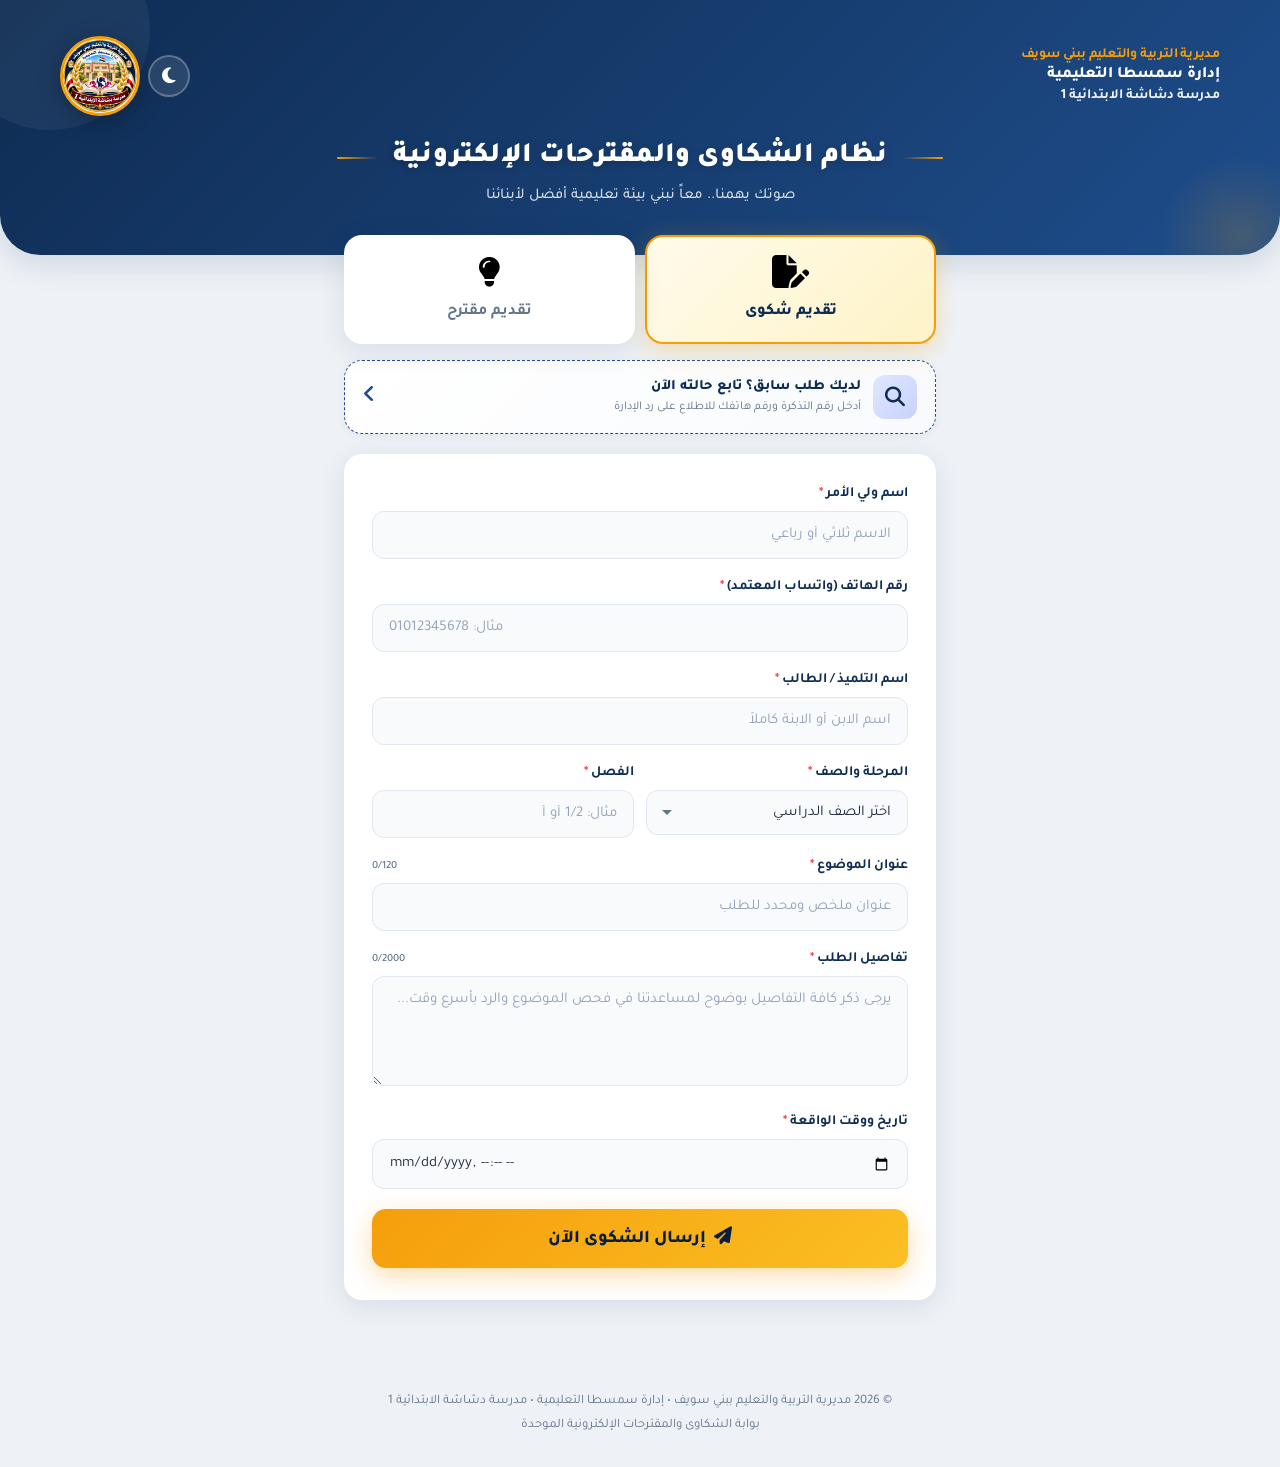
==== commit fa17b193: "style: set main title to School Leadership Dashboard and reorder hierarchy" ====
--- a/index.html
+++ b/index.html
@@ -306,7 +306,7 @@
 
   <!-- تذييل الصفحة (Footer) -->
   <footer style="text-align:center; padding:30px 16px; color:var(--text-muted); font-size:13px; line-height:1.8;">
-    <p>© 2026 مدرسة دشاشة الابتدائية 1 &bull; إدارة سمسطا التعليمية &bull; مديرية التربية والتعليم ببني سويف</p>
+    <p>© 2026 مديرية التربية والتعليم ببني سويف &bull; إدارة سمسطا التعليمية &bull; مدرسة دشاشة الابتدائية 1</p>
     <p>بوابة الشكاوى والمقترحات الإلكترونية الموحدة</p>
   </footer>
 
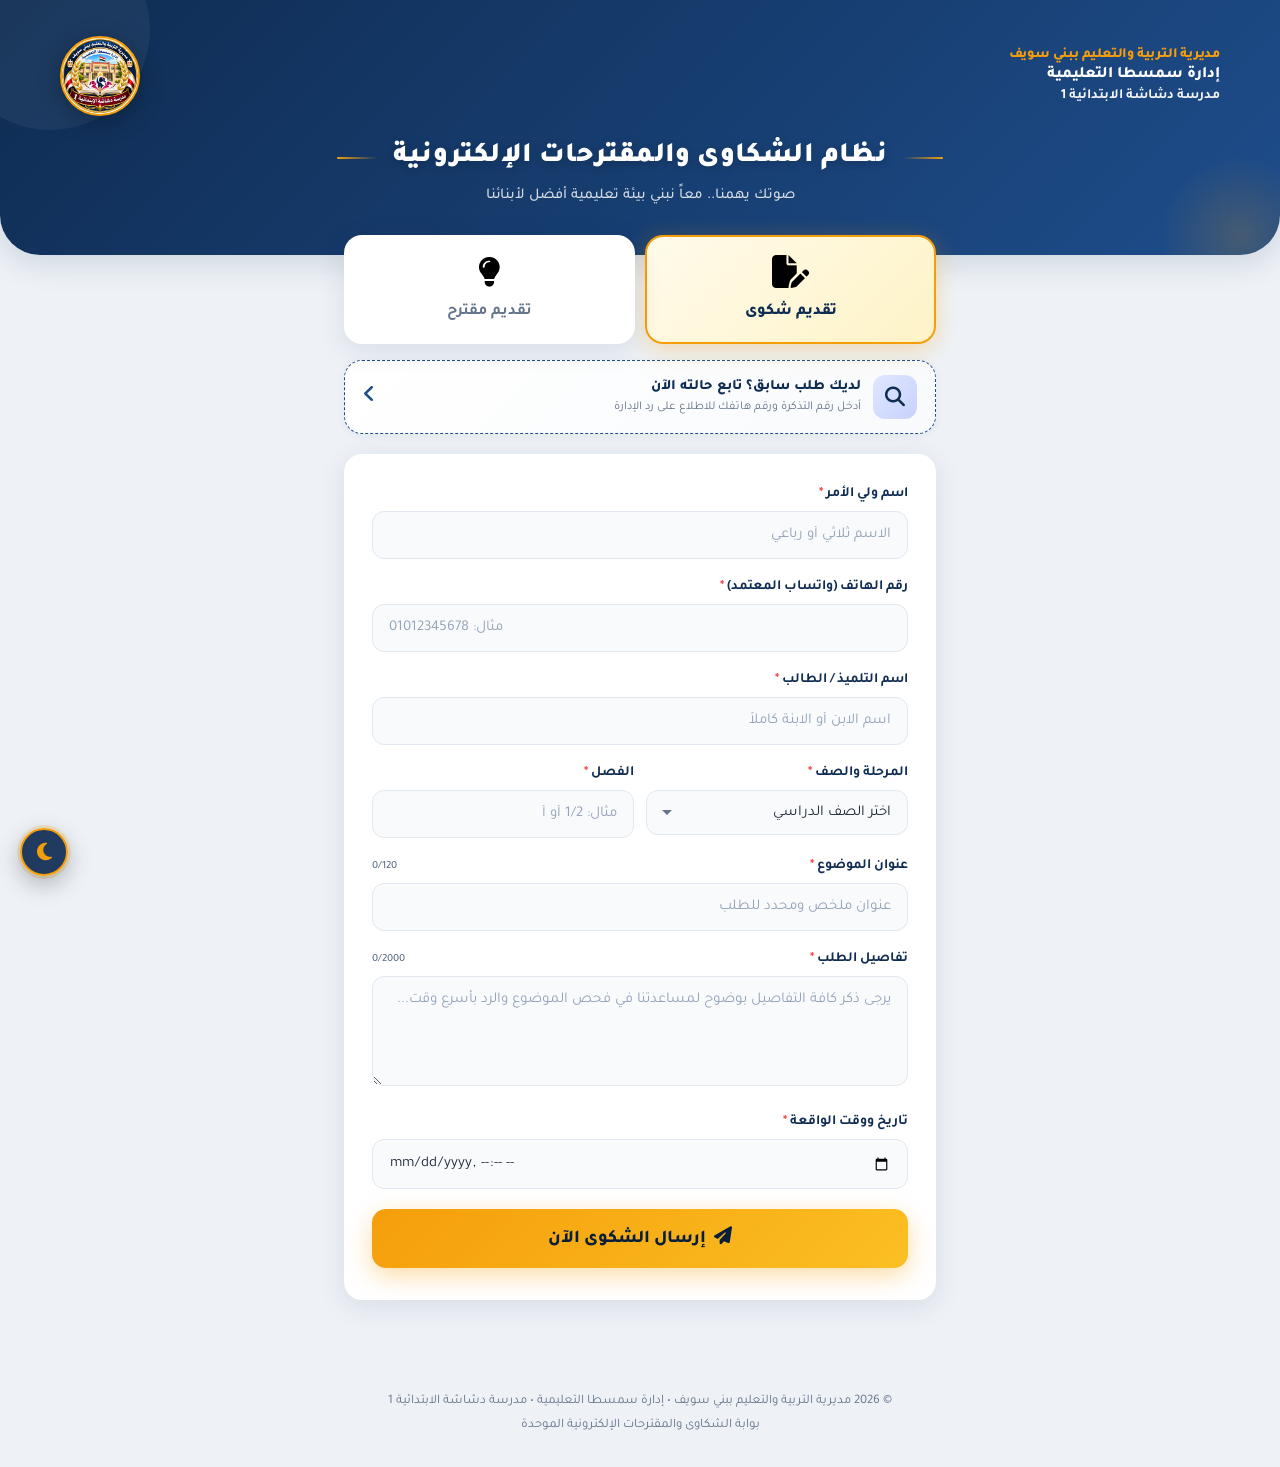
==== commit e3e97959: "fix: prevent Beni Suef header wrap on mobile and improve theme toggle placement as floating FAB" ====
--- a/index.html
+++ b/index.html
@@ -20,7 +20,7 @@
   <link rel="stylesheet" href="https://cdnjs.cloudflare.com/ajax/libs/font-awesome/6.5.1/css/all.min.css">
 
   <!-- Custom Stylesheet -->
-  <link rel="stylesheet" href="css/style.css">
+  <link rel="stylesheet" href="css/style.css?v=2.7">
 </head>
 <body>
 
@@ -32,6 +32,11 @@
     <div class="skeleton-spinner"></div>
     <div class="skeleton-text">جاري تحميل نظام الشكاوى والمقترحات...</div>
   </div>
+
+  <!-- زر تبديل الوضع الليلي / النهاري العائم الفاخر -->
+  <button type="button" class="theme-toggle" id="themeToggle" title="تغيير المظهر نهاري / ليلي" aria-label="تغيير المظهر نهاري / ليلي">
+    <i class="fas fa-moon"></i>
+  </button>
 
   <!-- ترويسة الصفحة (Header) -->
   <header class="header">
@@ -42,15 +47,9 @@
         <div class="school-line">مدرسة دشاشة الابتدائية 1</div>
       </div>
       
-      <div class="header-actions">
-        <!-- زر الوضع الداكن / الفاتح -->
-        <button type="button" class="theme-toggle" id="themeToggle" title="تغيير المظهر" aria-label="تغيير المظهر">
-          <i class="fas fa-moon"></i>
-        </button>
-        <!-- شعار المدرسة -->
-        <div class="school-logo" aria-label="شعار مدرسة دشاشة الابتدائية 1">
-          <img src="images/logo.jpg" alt="شعار مدرسة دشاشة الابتدائية 1" width="70" height="70">
-        </div>
+      <!-- شعار مدرسة دشاشة الابتدائية 1 -->
+      <div class="school-logo" aria-label="شعار مدرسة دشاشة الابتدائية 1">
+        <img src="images/logo.jpg" alt="شعار مدرسة دشاشة الابتدائية 1" width="70" height="70">
       </div>
     </div>
 
--- a/css/style.css
+++ b/css/style.css
@@ -207,7 +207,7 @@
   display: flex;
   align-items: center;
   justify-content: space-between;
-  gap: 14px;
+  gap: 12px;
   margin-bottom: 22px;
   position: relative;
   z-index: 1;
@@ -216,46 +216,43 @@
 .ministry-info {
   text-align: right;
   flex: 1;
+  min-width: 0;
 }
 
 .directorate-line {
-  font-size: 13px;
-  font-weight: 700;
+  font-size: clamp(11.5px, 3.2vw, 13.5px);
+  font-weight: 800;
   color: var(--accent);
   margin-bottom: 2px;
   letter-spacing: -0.2px;
+  white-space: nowrap;
 }
 
 .ministry-line {
-  font-size: 15px;
+  font-size: clamp(13.5px, 3.7vw, 15px);
   font-weight: 800;
   margin-bottom: 3px;
   color: #fff;
+  white-space: nowrap;
 }
 
 .school-line {
-  font-size: 13.5px;
+  font-size: clamp(12px, 3.4vw, 13.5px);
   font-weight: 700;
   color: rgba(255, 255, 255, 0.95);
-}
-
-.header-actions {
-  display: flex;
-  align-items: center;
-  gap: 8px;
+  white-space: nowrap;
 }
 
 .school-logo {
-  width: 70px;
-  height: 70px;
+  width: 68px;
+  height: 68px;
   border-radius: 50%;
   background: #fff;
   display: flex;
   align-items: center;
   justify-content: center;
-  font-size: 38px;
   box-shadow: 0 6px 24px rgba(0, 0, 0, 0.28);
-  border: 3px solid var(--accent);
+  border: 2.5px solid var(--accent);
   overflow: hidden;
   flex-shrink: 0;
 }
@@ -265,30 +262,35 @@
   height: 100%;
   object-fit: cover;
   border-radius: 50%;
-}
-
-/* --- زر تبديل الوضع الداكن --- */
+  display: block;
+}
+
+/* --- زر تبديل الوضع الليلي / النهاري العائم الفاخر (Floating Theme Toggle) --- */
 .theme-toggle {
-  width: 42px;
-  height: 42px;
+  position: fixed;
+  bottom: 24px;
+  left: 20px;
+  width: 48px;
+  height: 48px;
   border-radius: 50%;
-  border: 2px solid rgba(255, 255, 255, 0.25);
-  background: rgba(255, 255, 255, 0.1);
-  color: #fff;
-  font-size: 18px;
+  border: 2px solid var(--accent);
+  background: rgba(15, 44, 82, 0.92);
+  color: var(--accent);
+  font-size: 20px;
   cursor: pointer;
   display: flex;
   align-items: center;
   justify-content: center;
-  transition: all var(--transition);
-  flex-shrink: 0;
-  backdrop-filter: blur(4px);
-  -webkit-backdrop-filter: blur(4px);
+  box-shadow: 0 8px 24px rgba(0, 0, 0, 0.28), 0 0 0 3px rgba(245, 158, 11, 0.2);
+  backdrop-filter: blur(10px);
+  -webkit-backdrop-filter: blur(10px);
+  z-index: 999;
+  transition: transform 0.3s cubic-bezier(0.4, 0, 0.2, 1), background 0.3s ease, color 0.3s ease, box-shadow 0.3s ease;
 }
 
 .theme-toggle:hover {
-  background: rgba(255, 255, 255, 0.2);
-  border-color: rgba(255, 255, 255, 0.4);
+  transform: scale(1.1) rotate(15deg);
+  box-shadow: 0 10px 28px rgba(0, 0, 0, 0.35), 0 0 0 5px rgba(245, 158, 11, 0.3);
 }
 
 .theme-toggle:active {
@@ -296,11 +298,14 @@
 }
 
 .theme-toggle i {
-  transition: transform var(--transition);
-}
-
-.theme-toggle:hover i {
-  transform: rotate(20deg);
+  transition: transform 0.3s ease;
+}
+
+[data-theme="dark"] .theme-toggle {
+  background: rgba(30, 41, 59, 0.94);
+  color: #fcd34d;
+  border-color: #fcd34d;
+  box-shadow: 0 8px 25px rgba(0, 0, 0, 0.5), 0 0 0 3px rgba(252, 211, 77, 0.25);
 }
 
 .main-title-wrap {
@@ -1573,6 +1578,31 @@
   }
 }
 
+/* الهواتف الذكية (عرض الجوال) */
+@media (max-width: 480px) {
+  .header {
+    padding: 18px 14px 28px;
+  }
+
+  .header-top {
+    gap: 10px;
+    margin-bottom: 16px;
+  }
+
+  .school-logo {
+    width: 60px;
+    height: 60px;
+  }
+
+  .theme-toggle {
+    bottom: 20px;
+    left: 16px;
+    width: 44px;
+    height: 44px;
+    font-size: 18px;
+  }
+}
+
 /* الشاشات الصغيرة */
 @media (max-width: 360px) {
   .form-row {
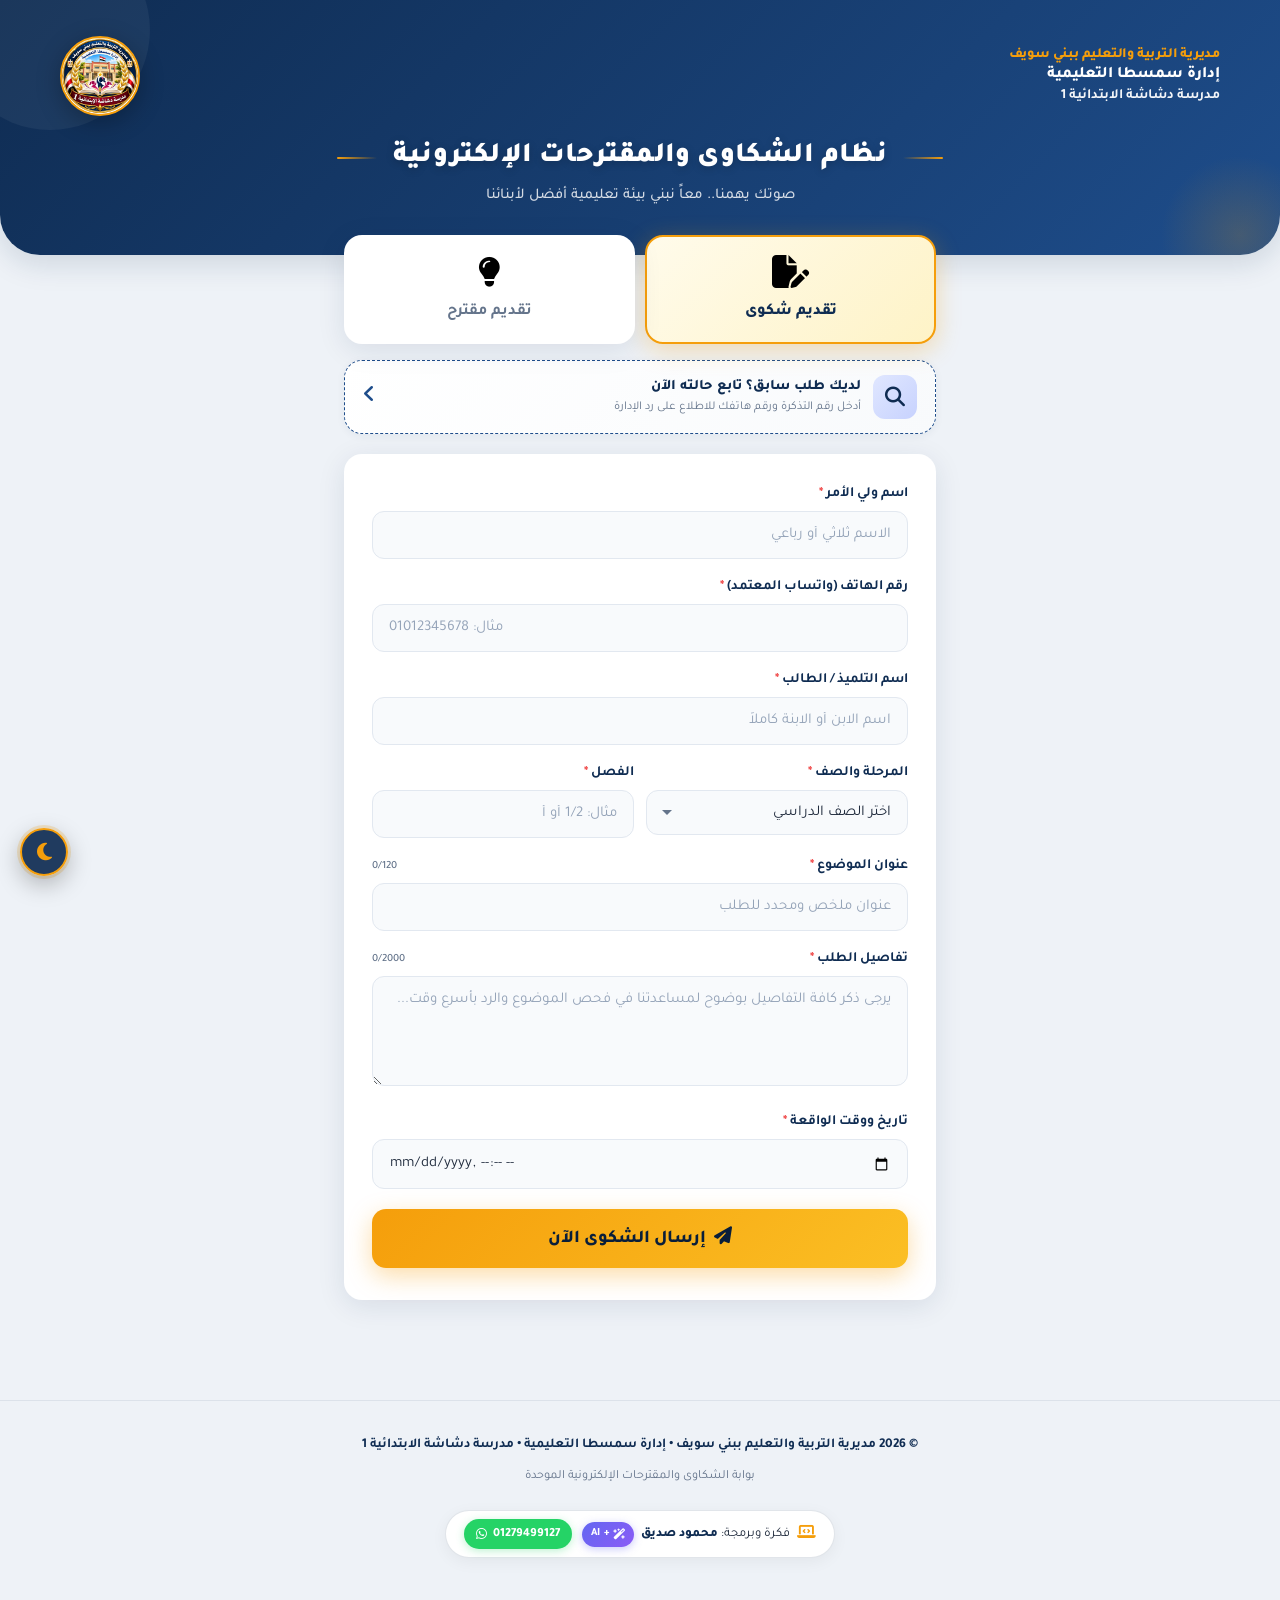
==== commit 7dc91a34: "feat: add professional footer credits for Mahmoud Seddik with AI badge and direct WhatsApp link" ====
--- a/index.html
+++ b/index.html
@@ -20,7 +20,7 @@
   <link rel="stylesheet" href="https://cdnjs.cloudflare.com/ajax/libs/font-awesome/6.5.1/css/all.min.css">
 
   <!-- Custom Stylesheet -->
-  <link rel="stylesheet" href="css/style.css?v=2.7">
+  <link rel="stylesheet" href="css/style.css?v=2.8">
 </head>
 <body>
 
@@ -304,9 +304,26 @@
   </div>
 
   <!-- تذييل الصفحة (Footer) -->
-  <footer style="text-align:center; padding:30px 16px; color:var(--text-muted); font-size:13px; line-height:1.8;">
-    <p>© 2026 مديرية التربية والتعليم ببني سويف &bull; إدارة سمسطا التعليمية &bull; مدرسة دشاشة الابتدائية 1</p>
-    <p>بوابة الشكاوى والمقترحات الإلكترونية الموحدة</p>
+  <footer class="site-footer">
+    <div class="footer-content">
+      <p class="footer-org">
+        © 2026 مديرية التربية والتعليم ببني سويف &bull; إدارة سمسطا التعليمية &bull; مدرسة دشاشة الابتدائية 1
+      </p>
+      <p class="footer-sub">بوابة الشكاوى والمقترحات الإلكترونية الموحدة</p>
+      
+      <div class="footer-credits">
+        <div class="dev-badge">
+          <span class="dev-icon"><i class="fas fa-laptop-code"></i></span>
+          <span class="dev-text">فكرة وبرمجة: <strong>محمود صديق</strong></span>
+          <span class="ai-tag"><i class="fas fa-wand-magic-sparkles"></i> + AI</span>
+        </div>
+
+        <a href="https://wa.me/201279499127" target="_blank" rel="noopener noreferrer" class="dev-wa-link" title="تواصل عبر واتساب">
+          <i class="fab fa-whatsapp"></i>
+          <span>01279499127</span>
+        </a>
+      </div>
+    </div>
   </footer>
 
   <!-- ملف المنطق البرمجي الرئيسي -->
--- a/css/style.css
+++ b/css/style.css
@@ -1656,3 +1656,142 @@
     transition-duration: 0.01ms !important;
   }
 }
+
+/* ============================================
+   تذييل الصفحة الاحترافي والحقوق (Site Footer & Credits)
+   ============================================ */
+.site-footer {
+  text-align: center;
+  padding: 32px 16px 48px;
+  color: var(--text-muted);
+  font-size: 13px;
+  line-height: 1.8;
+  position: relative;
+  border-top: 1px solid rgba(15, 44, 82, 0.08);
+  margin-top: 40px;
+}
+
+[data-theme="dark"] .site-footer {
+  border-top-color: rgba(255, 255, 255, 0.08);
+}
+
+.footer-content {
+  max-width: 680px;
+  margin: 0 auto;
+  display: flex;
+  flex-direction: column;
+  align-items: center;
+  gap: 8px;
+}
+
+.footer-org {
+  font-size: 13.5px;
+  font-weight: 700;
+  color: var(--primary);
+  margin: 0;
+}
+
+[data-theme="dark"] .footer-org {
+  color: #93c5fd;
+}
+
+.footer-sub {
+  font-size: 12.5px;
+  color: var(--text-muted);
+  margin: 0 0 8px;
+}
+
+.footer-credits {
+  display: inline-flex;
+  align-items: center;
+  justify-content: center;
+  flex-wrap: wrap;
+  gap: 10px;
+  background: var(--card-bg, #ffffff);
+  border: 1px solid rgba(15, 44, 82, 0.12);
+  padding: 8px 18px;
+  border-radius: 999px;
+  box-shadow: 0 4px 16px rgba(0, 0, 0, 0.05);
+  margin-top: 6px;
+  transition: all 0.3s ease;
+}
+
+[data-theme="dark"] .footer-credits {
+  background: #1e293b;
+  border-color: rgba(255, 255, 255, 0.12);
+  box-shadow: 0 4px 20px rgba(0, 0, 0, 0.3);
+}
+
+.footer-credits:hover {
+  transform: translateY(-2px);
+  box-shadow: 0 8px 24px rgba(15, 44, 82, 0.12);
+  border-color: var(--accent);
+}
+
+.dev-badge {
+  display: inline-flex;
+  align-items: center;
+  gap: 7px;
+  font-size: 13px;
+  color: var(--text-main, #1e293b);
+}
+
+[data-theme="dark"] .dev-badge {
+  color: #e2e8f0;
+}
+
+.dev-badge .dev-icon {
+  color: var(--accent);
+  font-size: 15px;
+}
+
+.dev-badge strong {
+  color: var(--primary);
+  font-weight: 800;
+}
+
+[data-theme="dark"] .dev-badge strong {
+  color: #60a5fa;
+}
+
+.ai-tag {
+  display: inline-flex;
+  align-items: center;
+  gap: 4px;
+  background: linear-gradient(135deg, #6366f1, #8b5cf6);
+  color: #fff;
+  font-size: 11px;
+  font-weight: 800;
+  padding: 2.5px 8.5px;
+  border-radius: 999px;
+  letter-spacing: 0.3px;
+  box-shadow: 0 2px 8px rgba(99, 102, 241, 0.35);
+  animation: aiGlow 2.5s infinite alternate;
+}
+
+@keyframes aiGlow {
+  0% { box-shadow: 0 2px 6px rgba(99, 102, 241, 0.3); }
+  100% { box-shadow: 0 4px 14px rgba(139, 92, 246, 0.65); }
+}
+
+.dev-wa-link {
+  display: inline-flex;
+  align-items: center;
+  gap: 6px;
+  background: #25d366;
+  color: #fff !important;
+  font-size: 12.5px;
+  font-weight: 800;
+  padding: 4px 12px;
+  border-radius: 999px;
+  text-decoration: none !important;
+  transition: all 0.25s ease;
+  direction: ltr;
+  box-shadow: 0 2px 8px rgba(37, 211, 102, 0.3);
+}
+
+.dev-wa-link:hover {
+  background: #1eb857;
+  transform: scale(1.05);
+  box-shadow: 0 4px 14px rgba(37, 211, 102, 0.45);
+}
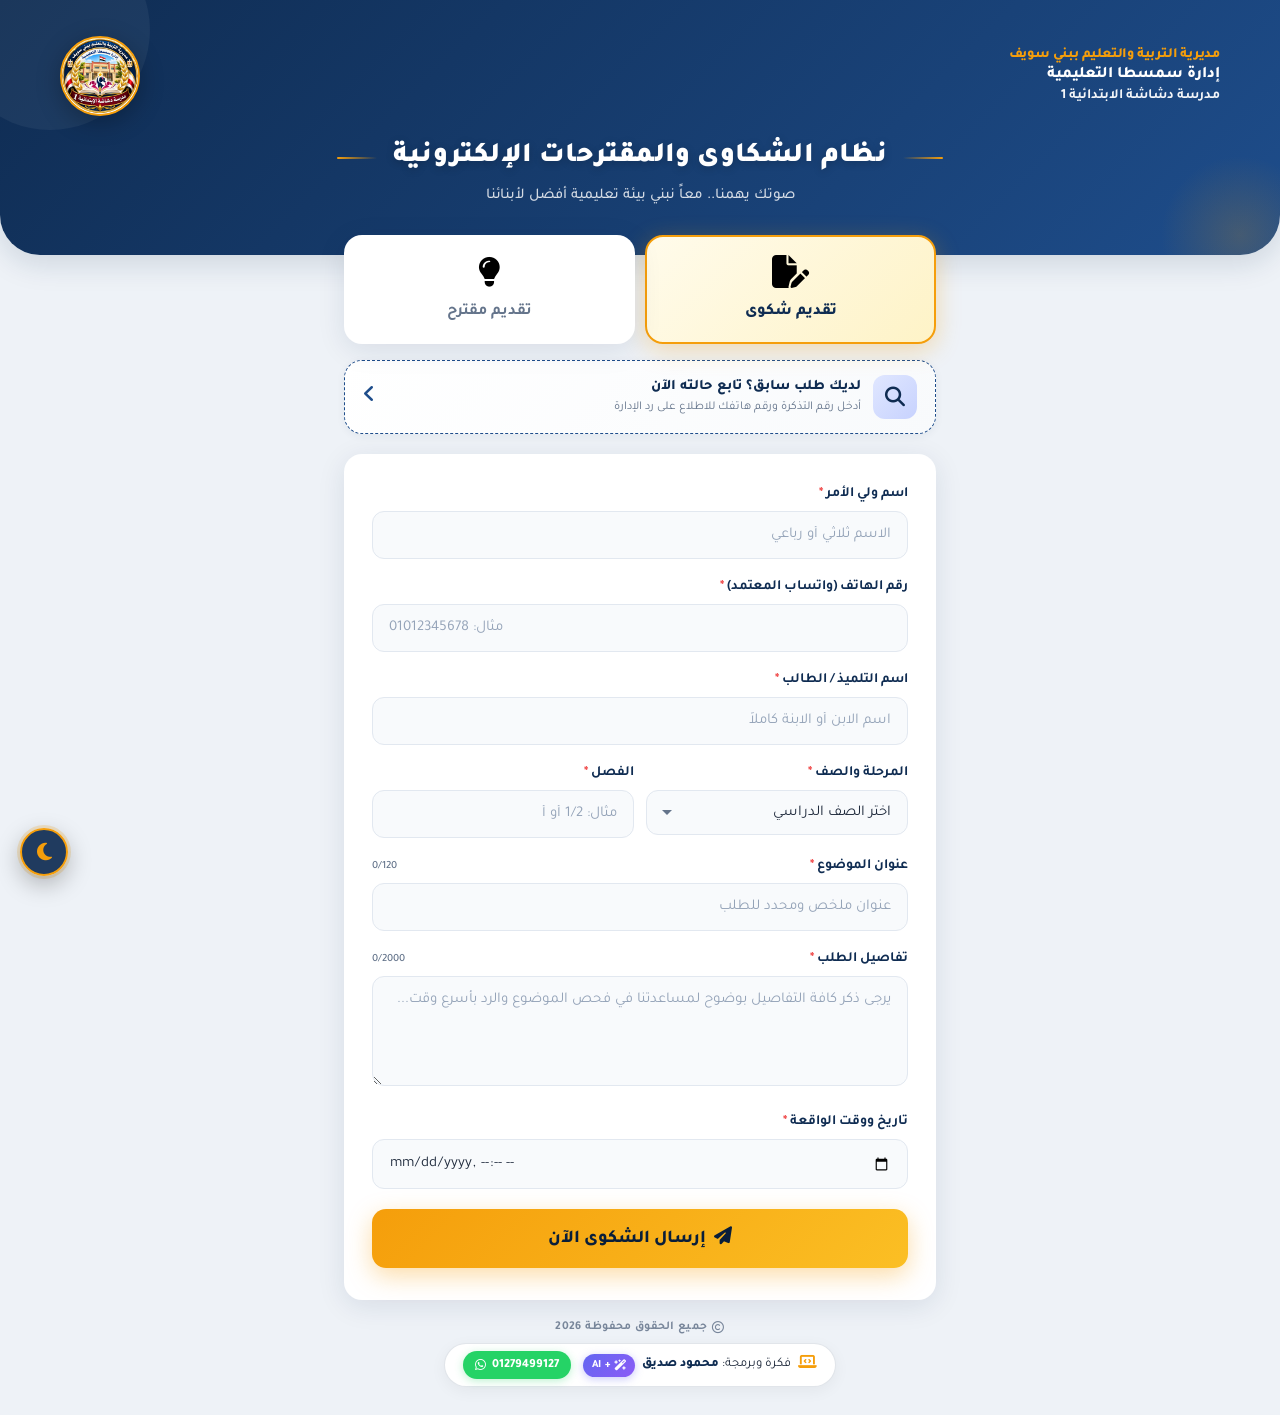
==== commit 75047e00: "style: remove school lines from footer, reduce gap below submit button, and refine reserved rights s" ====
--- a/index.html
+++ b/index.html
@@ -20,7 +20,7 @@
   <link rel="stylesheet" href="https://cdnjs.cloudflare.com/ajax/libs/font-awesome/6.5.1/css/all.min.css">
 
   <!-- Custom Stylesheet -->
-  <link rel="stylesheet" href="css/style.css?v=2.8">
+  <link rel="stylesheet" href="css/style.css?v=2.9">
 </head>
 <body>
 
@@ -303,13 +303,12 @@
     </div>
   </div>
 
-  <!-- تذييل الصفحة (Footer) -->
+  <!-- تذييل الصفحة المميّز (Footer) -->
   <footer class="site-footer">
     <div class="footer-content">
-      <p class="footer-org">
-        © 2026 مديرية التربية والتعليم ببني سويف &bull; إدارة سمسطا التعليمية &bull; مدرسة دشاشة الابتدائية 1
-      </p>
-      <p class="footer-sub">بوابة الشكاوى والمقترحات الإلكترونية الموحدة</p>
+      <div class="footer-rights">
+        <i class="far fa-copyright"></i> <span>جميع الحقوق محفوظة 2026</span>
+      </div>
       
       <div class="footer-credits">
         <div class="dev-badge">
--- a/css/style.css
+++ b/css/style.css
@@ -357,7 +357,7 @@
 .container {
   max-width: 600px;
   margin: 0 auto;
-  padding: 0 16px 40px;
+  padding: 0 16px 10px;
 }
 
 /* ============================================
@@ -1543,7 +1543,7 @@
   }
 
   .container {
-    padding: 0 24px 60px;
+    padding: 0 24px 14px;
   }
 
   .form-card {
@@ -1662,43 +1662,37 @@
    ============================================ */
 .site-footer {
   text-align: center;
-  padding: 32px 16px 48px;
+  padding: 4px 16px 28px;
   color: var(--text-muted);
   font-size: 13px;
-  line-height: 1.8;
+  line-height: 1.6;
   position: relative;
-  border-top: 1px solid rgba(15, 44, 82, 0.08);
-  margin-top: 40px;
-}
-
-[data-theme="dark"] .site-footer {
-  border-top-color: rgba(255, 255, 255, 0.08);
+  margin-top: 0;
 }
 
 .footer-content {
-  max-width: 680px;
+  max-width: 600px;
   margin: 0 auto;
   display: flex;
   flex-direction: column;
   align-items: center;
-  gap: 8px;
-}
-
-.footer-org {
-  font-size: 13.5px;
+  gap: 6px;
+}
+
+.footer-rights {
+  font-size: 12px;
   font-weight: 700;
-  color: var(--primary);
-  margin: 0;
-}
-
-[data-theme="dark"] .footer-org {
-  color: #93c5fd;
-}
-
-.footer-sub {
-  font-size: 12.5px;
   color: var(--text-muted);
-  margin: 0 0 8px;
+  display: flex;
+  align-items: center;
+  justify-content: center;
+  gap: 5px;
+  letter-spacing: 0.3px;
+  opacity: 0.85;
+}
+
+[data-theme="dark"] .footer-rights {
+  color: #94a3b8;
 }
 
 .footer-credits {
@@ -1706,13 +1700,12 @@
   align-items: center;
   justify-content: center;
   flex-wrap: wrap;
-  gap: 10px;
+  gap: 8px 12px;
   background: var(--card-bg, #ffffff);
   border: 1px solid rgba(15, 44, 82, 0.12);
-  padding: 8px 18px;
+  padding: 7px 18px;
   border-radius: 999px;
   box-shadow: 0 4px 16px rgba(0, 0, 0, 0.05);
-  margin-top: 6px;
   transition: all 0.3s ease;
 }
 
